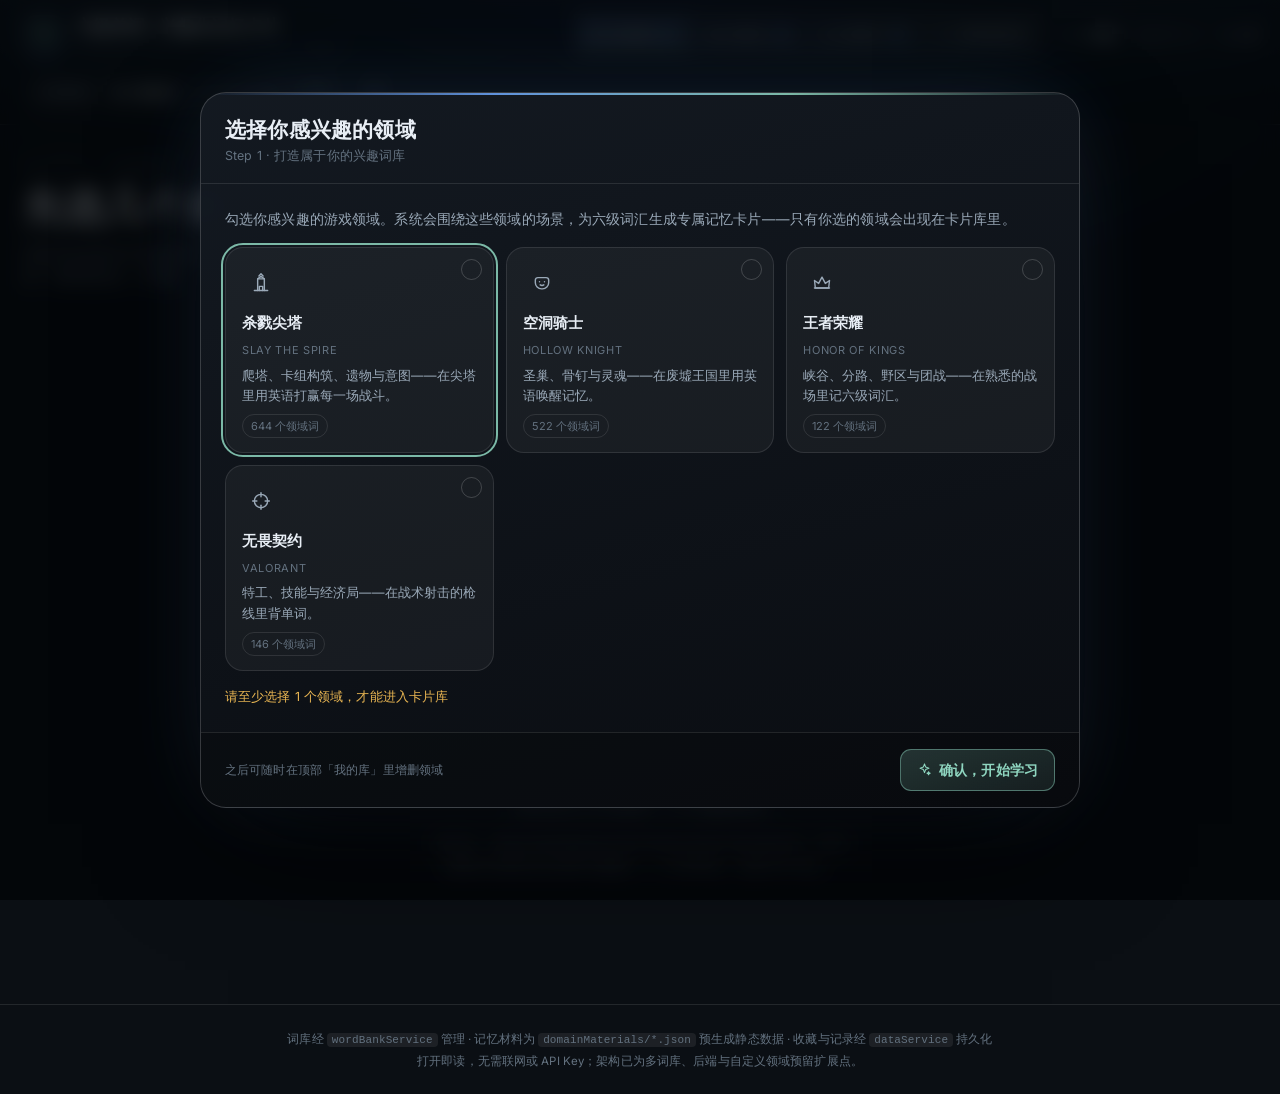
==== index.html @ eb436d46 "Initial commit" ====
<!DOCTYPE html>
<html lang="zh-CN" data-scheme="dark">
<head>
<meta charset="UTF-8">
<meta name="viewport" content="width=device-width, initial-scale=1, viewport-fit=cover">
<meta name="color-scheme" content="dark">
<meta name="theme-color" content="#0b0f14">
<title>六级单词 · 兴趣化记忆卡片</title>
<meta name="description" content="用你熟悉的兴趣领域记住六级单词。领域化筛选、AI 生成记忆材料、3D 翻转卡片与复习模式。">

<!-- 字体：失败时自动回退到系统字体栈（见 tokens.css 的 font 变量） -->
<link rel="preconnect" href="https://fonts.googleapis.com">
<link rel="preconnect" href="https://fonts.gstatic.com" crossorigin>
<link href="https://fonts.googleapis.com/css2?family=Cinzel:wght@500;600;700&family=Cormorant+Garamond:wght@500;600;700&family=Inter:wght@400;500;600;700&display=swap" rel="stylesheet">

<link rel="stylesheet" href="./src/styles/tokens.css">
<link rel="stylesheet" href="./src/styles/components.css">
<link rel="stylesheet" href="./src/styles/responsive.css">

<style>
  /* 首屏防闪烁：在 JS 与样式就绪前显示品牌遮罩 */
  html, body { margin: 0; background: #0b0f14; }
  #boot-splash {
    position: fixed;
    inset: 0;
    display: grid;
    place-items: center;
    gap: 0;
    background:
      radial-gradient(1100px 760px at 50% -20%, #17222f 0%, transparent 60%),
      linear-gradient(180deg, #0b0f14 0%, #070a0e 100%);
    z-index: 9999;
    transition: opacity 0.5s ease;
    font-family: 'Inter', -apple-system, 'PingFang SC', 'Microsoft YaHei', system-ui, sans-serif;
  }
  #boot-splash .splash-inner {
    display: flex;
    flex-direction: column;
    align-items: center;
    gap: 18px;
    color: #9aa9b8;
    font-size: 13px;
    letter-spacing: 0.16em;
    text-transform: uppercase;
  }
  #boot-splash .splash-mark {
    width: 52px; height: 52px;
    border-radius: 15px;
    border: 1px solid rgba(143, 214, 192, 0.3);
    background: linear-gradient(150deg, rgba(143,214,192,0.18), rgba(110,168,254,0.08));
    box-shadow: inset 0 1px 0 rgba(255,255,255,0.12), 0 10px 30px -12px rgba(110,168,254,0.8);
    display: grid; place-items: center;
    color: #8fd6c0;
    animation: splash-pulse 2s ease-in-out infinite;
  }
  #boot-splash .splash-mark svg { width: 26px; height: 26px; }
  @keyframes splash-pulse {
    0%, 100% { transform: scale(1); opacity: 0.9; }
    50% { transform: scale(1.06); opacity: 1; }
  }
  #boot-splash .splash-bar {
    width: 168px; height: 2px; border-radius: 99px;
    background: rgba(255,255,255,0.08);
    overflow: hidden;
  }
  #boot-splash .splash-bar i {
    display: block; height: 100%; width: 40%;
    border-radius: 99px;
    background: linear-gradient(90deg, transparent, #6ea8fe, #8fd6c0, transparent);
    animation: splash-slide 1.3s ease-in-out infinite;
  }
  @keyframes splash-slide {
    0% { transform: translateX(-110%); }
    100% { transform: translateX(280%); }
  }
</style>
</head>
<body>
  <div id="app"></div>

  <div id="boot-splash" aria-hidden="true">
    <div class="splash-inner">
      <div class="splash-mark">
        <svg viewBox="0 0 24 24" fill="none" stroke="currentColor" stroke-width="1.7" stroke-linecap="round" stroke-linejoin="round">
          <path d="M12 3l1.9 5.1L19 10l-5.1 1.9L12 17l-1.9-5.1L5 10l5.1-1.9z"/>
          <path d="M18.5 15.5l.7 1.8 1.8.7-1.8.7-.7 1.8-.7-1.8-1.8-.7 1.8-.7z"/>
        </svg>
      </div>
      <div class="splash-bar"><i></i></div>
      <div>Loading Word Bank</div>
    </div>
  </div>

  <noscript>
    <div style="padding:40px;font-family:system-ui;color:#e8eef5">
      本应用需要 JavaScript 才能运行，请在浏览器设置中启用后刷新页面。
    </div>
  </noscript>

  <script type="module" src="./src/main.js"></script>
</body>
</html>
---- src/styles/tokens.css ----
/* ==========================================================================
   tokens.css —— 设计变量基座 + 全局重置 + 质感底层
   所有颜色均来自 themeManager 写入的 CSS 变量，换领域即换肤。
   ========================================================================== */

:root {
  /* —— 默认（中性深色）兜底，JS 载入后会被领域主题覆盖 —— */
  --c-bg: #0b0f14;
  --c-bg-gradient: linear-gradient(180deg, #0b0f14 0%, #070a0e 100%);
  --c-surface: rgba(255, 255, 255, 0.045);
  --c-surface-strong: rgba(255, 255, 255, 0.075);
  --c-border: rgba(255, 255, 255, 0.10);
  --c-border-strong: rgba(255, 255, 255, 0.18);
  --c-text: #e8eef5;
  --c-text-soft: #9aa9b8;
  --c-text-faint: #63717f;
  --c-primary: #6ea8fe;
  --c-primary-soft: rgba(110, 168, 254, 0.16);
  --c-accent: #8fd6c0;
  --c-accent-soft: rgba(143, 214, 192, 0.14);
  --c-card-gradient: linear-gradient(160deg, rgba(255,255,255,0.07) 0%, rgba(255,255,255,0.025) 45%, rgba(255,255,255,0.045) 100%);
  --c-card-glow: rgba(110, 168, 254, 0.30);
  --c-card-sheen: linear-gradient(115deg, transparent 35%, rgba(255,255,255,0.13) 48%, transparent 62%);
  --c-success: #57d9a3;
  --c-danger: #ff7b7b;

  --c-primary-rgb: 110, 168, 254;
  --c-accent-rgb: 143, 214, 192;
  --c-card-glow-rgb: 110, 168, 254;
  --c-success-rgb: 87, 217, 163;
  --c-danger-rgb: 255, 123, 123;

  --font-display: 'Iowan Old Style', 'Palatino Linotype', 'Songti SC', Georgia, serif;
  --font-body: 'Inter', -apple-system, 'PingFang SC', 'Microsoft YaHei', system-ui, sans-serif;

  --radius: 18px;
  --radius-sm: 11px;
  --radius-lg: 26px;

  --theme-intensity: 1;

  /* 尺度 */
  --sp-1: 4px;
  --sp-2: 8px;
  --sp-3: 12px;
  --sp-4: 16px;
  --sp-5: 24px;
  --sp-6: 32px;
  --sp-7: 48px;
  --sp-8: 64px;

  /* 阴影 */
  --shadow-soft: 0 2px 8px rgba(0, 0, 0, 0.35);
  --shadow-card: 0 10px 34px -12px rgba(0, 0, 0, 0.75), 0 2px 8px rgba(0, 0, 0, 0.4);
  --shadow-lift: 0 26px 60px -18px rgba(0, 0, 0, 0.85), 0 6px 20px rgba(0, 0, 0, 0.5);
  --shadow-modal: 0 44px 120px -28px rgba(0, 0, 0, 0.95);

  --ease-out: cubic-bezier(0.22, 1, 0.36, 1);
  --ease-in-out: cubic-bezier(0.65, 0, 0.35, 1);
  --ease-spring: cubic-bezier(0.34, 1.56, 0.64, 1);

  --z-base: 1;
  --z-sticky: 40;
  --z-modal: 100;
  --z-toast: 200;
}

/* ==========================================================================
   重置
   ========================================================================== */
*, *::before, *::after { box-sizing: border-box; }

html, body {
  margin: 0;
  padding: 0;
  min-height: 100%;
}

html { -webkit-text-size-adjust: 100%; }

body {
  font-family: var(--font-body);
  color: var(--c-text);
  background-color: var(--c-bg);
  background-image: var(--c-bg-gradient);
  background-attachment: fixed;
  font-size: 15px;
  line-height: 1.65;
  letter-spacing: 0.008em;
  -webkit-font-smoothing: antialiased;
  -moz-osx-font-smoothing: grayscale;
  overflow-x: hidden;
  transition: background-color 0.5s var(--ease-out), color 0.5s var(--ease-out);
}

/* 主题切换时的整体过渡 */
body.theme-transitioning,
body.theme-transitioning * {
  transition: background-color 0.5s var(--ease-out),
              border-color 0.5s var(--ease-out),
              color 0.35s var(--ease-out),
              box-shadow 0.5s var(--ease-out) !important;
}

/* 背景的「颗粒 + 光晕」质感层：不参与交互，纯装饰 */
body::before {
  content: '';
  position: fixed;
  inset: 0;
  pointer-events: none;
  z-index: 0;
  opacity: calc(0.05 * var(--theme-intensity));
  background-image:
    radial-gradient(rgba(255,255,255,0.9) 0.5px, transparent 0.5px),
    radial-gradient(rgba(255,255,255,0.5) 0.5px, transparent 0.5px);
  background-size: 3px 3px, 7px 7px;
  background-position: 0 0, 2px 3px;
  mix-blend-mode: overlay;
}

/* 顶部氛围光：随主题色变化，制造纵深 */
body::after {
  content: '';
  position: fixed;
  top: -38vh;
  left: 50%;
  transform: translateX(-50%);
  width: 130vw;
  height: 78vh;
  pointer-events: none;
  z-index: 0;
  opacity: calc(0.5 * var(--theme-intensity));
  background: radial-gradient(
    ellipse at center,
    rgba(var(--c-primary-rgb), 0.20) 0%,
    rgba(var(--c-accent-rgb), 0.08) 38%,
    transparent 68%
  );
  filter: blur(38px);
}

h1, h2, h3, h4, h5, h6 {
  margin: 0;
  font-family: var(--font-display);
  font-weight: 600;
  letter-spacing: 0.01em;
  line-height: 1.24;
}

p { margin: 0; }
ul, ol { margin: 0; padding: 0; list-style: none; }

button {
  font: inherit;
  color: inherit;
  border: none;
  background: none;
  cursor: pointer;
  padding: 0;
}

input, textarea, select {
  font: inherit;
  color: inherit;
}

a { color: var(--c-accent); text-decoration: none; }
a:hover { text-decoration: underline; }

img, svg { display: block; max-width: 100%; }

/* ==========================================================================
   滚动条（桌面端质感细节）
   ========================================================================== */
* {
  scrollbar-width: thin;
  scrollbar-color: rgba(var(--c-primary-rgb), 0.35) transparent;
}
*::-webkit-scrollbar { width: 10px; height: 10px; }
*::-webkit-scrollbar-track { background: transparent; }
*::-webkit-scrollbar-thumb {
  background: rgba(var(--c-primary-rgb), 0.28);
  border-radius: 99px;
  border: 2px solid transparent;
  background-clip: content-box;
}
*::-webkit-scrollbar-thumb:hover { background: rgba(var(--c-primary-rgb), 0.48); background-clip: content-box; }

/* ==========================================================================
   可访问性
   ========================================================================== */
:focus-visible {
  outline: 2px solid rgba(var(--c-accent-rgb), 0.85);
  outline-offset: 2px;
  border-radius: 6px;
}

.sr-only {
  position: absolute;
  width: 1px; height: 1px;
  padding: 0; margin: -1px;
  overflow: hidden;
  clip: rect(0 0 0 0);
  white-space: nowrap;
}

@media (prefers-reduced-motion: reduce) {
  *, *::before, *::after {
    animation-duration: 0.001ms !important;
    animation-iteration-count: 1 !important;
    transition-duration: 0.001ms !important;
    scroll-behavior: auto !important;
  }
}
---- src/styles/components.css ----
/* ==========================================================================
   components.css —— 组件层样式
   命名约定：blk__el--mod（轻量 BEM）
   所有颜色消费 tokens.css 中的 CSS 变量，不出现硬编码色值
   ========================================================================== */

/* ==========================================================================
   1. 布局骨架
   ========================================================================== */
.app {
  position: relative;
  z-index: var(--z-base);
  min-height: 100vh;
  display: flex;
  flex-direction: column;
}

.app__main {
  flex: 1;
  width: 100%;
  max-width: 1360px;
  margin: 0 auto;
  padding: var(--sp-6) var(--sp-5) var(--sp-8);
}

/* ==========================================================================
   2. 顶栏
   ========================================================================== */
.topbar {
  position: sticky;
  top: 0;
  z-index: var(--z-sticky);
  backdrop-filter: blur(20px) saturate(150%);
  -webkit-backdrop-filter: blur(20px) saturate(150%);
  background: linear-gradient(180deg,
    rgba(var(--c-primary-rgb), 0.055) 0%,
    rgba(0, 0, 0, 0.14) 100%);
  border-bottom: 1px solid var(--c-border);
}

.topbar__inner {
  max-width: 1360px;
  margin: 0 auto;
  padding: var(--sp-3) var(--sp-5);
  display: flex;
  align-items: center;
  gap: var(--sp-4);
  flex-wrap: wrap;
}

.brand {
  display: flex;
  align-items: center;
  gap: var(--sp-3);
  min-width: 0;
}

.brand__mark {
  width: 40px;
  height: 40px;
  flex: none;
  border-radius: 12px;
  display: grid;
  place-items: center;
  color: var(--c-accent);
  background: linear-gradient(150deg, rgba(var(--c-accent-rgb), 0.20), rgba(var(--c-primary-rgb), 0.10));
  border: 1px solid var(--c-border-strong);
  box-shadow: inset 0 1px 0 rgba(255,255,255,0.12), 0 6px 18px -8px rgba(var(--c-primary-rgb), 0.7);
}

.brand__mark svg { width: 22px; height: 22px; }

.brand__text { min-width: 0; }

.brand__title {
  font-size: 17px;
  font-weight: 600;
  letter-spacing: 0.02em;
  white-space: nowrap;
  overflow: hidden;
  text-overflow: ellipsis;
}

.brand__sub {
  font-size: 11px;
  color: var(--c-text-faint);
  letter-spacing: 0.14em;
  text-transform: uppercase;
  font-family: var(--font-body);
}

.topbar__spacer { flex: 1; }

.topbar__stats {
  display: flex;
  align-items: center;
  gap: var(--sp-4);
  font-size: 12px;
  color: var(--c-text-faint);
}

.stat-chip {
  display: flex;
  align-items: baseline;
  gap: 5px;
  white-space: nowrap;
}
.stat-chip b {
  font-family: var(--font-display);
  font-size: 15px;
  color: var(--c-text);
  font-weight: 600;
}

/* ==========================================================================
   3. 按钮
   ========================================================================== */
.btn {
  display: inline-flex;
  align-items: center;
  justify-content: center;
  gap: 7px;
  padding: 9px 16px;
  border-radius: var(--radius-sm);
  font-size: 13.5px;
  font-weight: 500;
  letter-spacing: 0.01em;
  border: 1px solid var(--c-border);
  background: var(--c-surface);
  color: var(--c-text);
  transition: transform 0.18s var(--ease-out), background 0.22s var(--ease-out),
              border-color 0.22s var(--ease-out), box-shadow 0.22s var(--ease-out);
  white-space: nowrap;
  user-select: none;
}

.btn:hover {
  background: var(--c-surface-strong);
  border-color: var(--c-border-strong);
  transform: translateY(-1px);
}

.btn:active { transform: translateY(0) scale(0.985); }

.btn:disabled {
  opacity: 0.42;
  cursor: not-allowed;
  transform: none !important;
}

.btn--primary {
  background: linear-gradient(160deg,
    rgba(var(--c-primary-rgb), 0.95) 0%,
    rgba(var(--c-primary-rgb), 0.72) 100%);
  border-color: rgba(var(--c-primary-rgb), 0.75);
  color: #fff;
  font-weight: 600;
  box-shadow: 0 8px 24px -10px rgba(var(--c-primary-rgb), 0.95),
              inset 0 1px 0 rgba(255,255,255,0.22);
}
.btn--primary:hover {
  box-shadow: 0 14px 32px -10px rgba(var(--c-primary-rgb), 1),
              inset 0 1px 0 rgba(255,255,255,0.3);
  background: linear-gradient(160deg,
    rgba(var(--c-primary-rgb), 1) 0%,
    rgba(var(--c-primary-rgb), 0.82) 100%);
}

.btn--accent {
  background: linear-gradient(160deg,
    rgba(var(--c-accent-rgb), 0.20) 0%,
    rgba(var(--c-accent-rgb), 0.10) 100%);
  border-color: rgba(var(--c-accent-rgb), 0.45);
  color: var(--c-accent);
  font-weight: 600;
}
.btn--accent:hover {
  background: linear-gradient(160deg,
    rgba(var(--c-accent-rgb), 0.30) 0%,
    rgba(var(--c-accent-rgb), 0.16) 100%);
  border-color: rgba(var(--c-accent-rgb), 0.7);
}

.btn--ghost {
  background: transparent;
  border-color: transparent;
  color: var(--c-text-soft);
}
.btn--ghost:hover {
  background: var(--c-surface);
  border-color: var(--c-border);
  color: var(--c-text);
}

.btn--sm { padding: 6px 11px; font-size: 12.5px; border-radius: 9px; }
.btn--icon { padding: 9px; width: 38px; height: 38px; }
.btn--icon.btn--sm { width: 32px; height: 32px; padding: 6px; }

.btn__icon { width: 15px; height: 15px; flex: none; }
.btn--sm .btn__icon { width: 13px; height: 13px; }

/* ==========================================================================
   4. 领域选择器（Hero 区）
   ========================================================================== */
.hero {
  margin-bottom: var(--sp-6);
}

.hero__head {
  margin-bottom: var(--sp-5);
}

.hero__eyebrow {
  font-size: 11px;
  letter-spacing: 0.2em;
  text-transform: uppercase;
  color: var(--c-text-faint);
  margin-bottom: var(--sp-2);
  display: flex;
  align-items: center;
  gap: var(--sp-2);
}
.hero__eyebrow::after {
  content: '';
  flex: 1;
  height: 1px;
  background: linear-gradient(90deg, var(--c-border), transparent);
}

.hero__title {
  font-size: clamp(26px, 4vw, 40px);
  margin-bottom: var(--sp-2);
  background: linear-gradient(120deg, var(--c-text) 20%, var(--c-accent) 90%);
  -webkit-background-clip: text;
  background-clip: text;
  -webkit-text-fill-color: transparent;
  color: var(--c-text);
}

.hero__desc {
  color: var(--c-text-soft);
  max-width: 62ch;
  font-size: 14px;
}

/* —— 领域卡片 —— */
.domain-grid {
  display: grid;
  grid-template-columns: repeat(auto-fill, minmax(300px, 1fr));
  gap: var(--sp-4);
  margin-top: var(--sp-4);
}

.domain-card {
  position: relative;
  overflow: hidden;
  text-align: left;
  padding: var(--sp-5);
  border-radius: var(--radius);
  border: 1px solid var(--c-border);
  background: var(--c-card-gradient);
  backdrop-filter: blur(12px);
  -webkit-backdrop-filter: blur(12px);
  transition: transform 0.32s var(--ease-out), border-color 0.32s var(--ease-out),
              box-shadow 0.32s var(--ease-out);
  isolation: isolate;
}

/* 领域卡片的主题色光斑：由该领域自己的 theme 提供，与全局主题解耦 */
.domain-card__aura {
  position: absolute;
  top: -55%;
  right: -28%;
  width: 300px;
  height: 300px;
  border-radius: 50%;
  filter: blur(52px);
  opacity: 0.5;
  transition: opacity 0.4s var(--ease-out), transform 0.6s var(--ease-out);
  z-index: -1;
  pointer-events: none;
}

.domain-card:hover {
  transform: translateY(-4px);
  border-color: var(--domain-border-strong, var(--c-border-strong));
  box-shadow: var(--shadow-lift), 0 0 60px -22px var(--domain-glow, var(--c-card-glow));
}
.domain-card:hover .domain-card__aura { opacity: 0.85; transform: scale(1.12); }

.domain-card.is-active {
  border-color: var(--domain-border-strong, var(--c-border-strong));
  box-shadow: var(--shadow-lift), 0 0 0 1px var(--domain-glow, var(--c-card-glow)),
              0 0 70px -22px var(--domain-glow, var(--c-card-glow));
}

.domain-card__top {
  display: flex;
  align-items: flex-start;
  gap: var(--sp-4);
  margin-bottom: var(--sp-4);
}

.domain-card__icon {
  width: 52px;
  height: 52px;
  flex: none;
  border-radius: 15px;
  display: grid;
  place-items: center;
  border: 1px solid var(--domain-border-strong, var(--c-border-strong));
  background: linear-gradient(150deg,
    var(--domain-primary-soft, var(--c-primary-soft)),
    rgba(255,255,255,0.02));
  box-shadow: inset 0 1px 0 rgba(255,255,255,0.14);
  color: var(--domain-accent, var(--c-accent));
}
.domain-card__icon svg { width: 27px; height: 27px; }

.domain-card__name {
  font-size: 20px;
  margin-bottom: 2px;
}

.domain-card__sub {
  font-size: 11.5px;
  letter-spacing: 0.13em;
  text-transform: uppercase;
  color: var(--domain-accent, var(--c-accent));
  opacity: 0.85;
  font-family: var(--font-body);
}

.domain-card__desc {
  font-size: 13.5px;
  color: var(--c-text-soft);
  min-height: 44px;
}

.domain-card__foot {
  display: flex;
  align-items: center;
  justify-content: space-between;
  gap: var(--sp-3);
  margin-top: var(--sp-4);
  padding-top: var(--sp-4);
  border-top: 1px solid var(--c-border);
}

.domain-card__meta {
  font-size: 12px;
  color: var(--c-text-faint);
}
.domain-card__meta b { color: var(--domain-accent, var(--c-accent)); font-family: var(--font-display); font-size: 15px; }

.domain-card__check {
  display: inline-flex;
  align-items: center;
  gap: 6px;
  font-size: 12px;
  font-weight: 600;
  color: var(--domain-accent, var(--c-accent));
  padding: 5px 11px;
  border-radius: 99px;
  border: 1px solid var(--domain-border-strong, var(--c-border-strong));
  background: var(--domain-primary-soft, var(--c-primary-soft));
}
.domain-card__check svg { width: 13px; height: 13px; }

/* 主题标签（显示该领域的配色名） */
.theme-tag {
  display: inline-flex;
  align-items: center;
  gap: 6px;
  font-size: 11px;
  color: var(--c-text-faint);
  padding: 3px 9px;
  border-radius: 99px;
  border: 1px solid var(--c-border);
  background: rgba(0,0,0,0.18);
}
.theme-tag__dot {
  width: 9px; height: 9px; border-radius: 50%;
  background: linear-gradient(135deg, var(--domain-primary, var(--c-primary)), var(--domain-accent, var(--c-accent)));
  box-shadow: 0 0 8px -1px var(--domain-glow, var(--c-card-glow));
}

/* ==========================================================================
   5. 工具栏
   ========================================================================== */
.toolbar {
  display: flex;
  align-items: center;
  gap: var(--sp-3);
  flex-wrap: wrap;
  padding: var(--sp-3) var(--sp-4);
  border-radius: var(--radius);
  border: 1px solid var(--c-border);
  background: var(--c-surface);
  backdrop-filter: blur(14px);
  -webkit-backdrop-filter: blur(14px);
  margin-bottom: var(--sp-5);
  position: sticky;
  top: 70px;
  z-index: calc(var(--z-sticky) - 1);
}

.field {
  display: inline-flex;
  align-items: center;
  gap: 7px;
  padding: 7px 11px;
  border-radius: var(--radius-sm);
  border: 1px solid var(--c-border);
  background: rgba(0,0,0,0.22);
  transition: border-color 0.2s var(--ease-out);
}
.field:focus-within { border-color: rgba(var(--c-accent-rgb), 0.6); }

.field__icon { width: 15px; height: 15px; color: var(--c-text-faint); flex: none; }

.field input[type="search"],
.field input[type="text"] {
  background: none;
  border: none;
  outline: none;
  width: 100%;
  min-width: 160px;
  font-size: 13.5px;
}
.field input::placeholder { color: var(--c-text-faint); }

.field--grow { flex: 1; min-width: 220px; }

.field select {
  background: transparent;
  border: none;
  outline: none;
  font-size: 13.5px;
  cursor: pointer;
  padding-right: 4px;
}
.field select option { background: #12181f; color: #e8eef5; }

.seg {
  display: inline-flex;
  border-radius: var(--radius-sm);
  border: 1px solid var(--c-border);
  overflow: hidden;
  background: rgba(0,0,0,0.22);
}
.seg__btn {
  padding: 7px 13px;
  font-size: 12.5px;
  color: var(--c-text-soft);
  display: inline-flex;
  align-items: center;
  gap: 6px;
  transition: background 0.2s var(--ease-out), color 0.2s var(--ease-out);
}
.seg__btn + .seg__btn { border-left: 1px solid var(--c-border); }
.seg__btn:hover { background: var(--c-surface); color: var(--c-text); }
.seg__btn.is-active {
  background: linear-gradient(160deg, rgba(var(--c-primary-rgb), 0.26), rgba(var(--c-primary-rgb), 0.12));
  color: var(--c-text);
  font-weight: 600;
}
.seg__btn svg { width: 14px; height: 14px; }

.toolbar__divider {
  width: 1px;
  height: 24px;
  background: var(--c-border);
  margin: 0 2px;
}

.badge-count {
  font-size: 11px;
  font-family: var(--font-display);
  padding: 2px 7px;
  border-radius: 99px;
  background: rgba(var(--c-accent-rgb), 0.16);
  color: var(--c-accent);
  border: 1px solid rgba(var(--c-accent-rgb), 0.3);
}

/* ==========================================================================
   6. 提示条
   ========================================================================== */
.notice {
  display: flex;
  align-items: flex-start;
  gap: var(--sp-3);
  padding: var(--sp-3) var(--sp-4);
  border-radius: var(--radius-sm);
  border: 1px solid var(--c-border);
  background: var(--c-surface);
  font-size: 13px;
  color: var(--c-text-soft);
  margin-bottom: var(--sp-4);
}
.notice__icon { width: 17px; height: 17px; flex: none; margin-top: 2px; color: var(--c-accent); }
.notice--warn { border-color: rgba(var(--c-danger-rgb), 0.35); background: rgba(var(--c-danger-rgb), 0.07); }
.notice--warn .notice__icon { color: var(--c-danger); }
.notice--ok { border-color: rgba(var(--c-success-rgb), 0.3); background: rgba(var(--c-success-rgb), 0.06); }
.notice--ok .notice__icon { color: var(--c-success); }
.notice a { text-decoration: underline; cursor: pointer; }

/* ==========================================================================
   7. 卡片网格
   ========================================================================== */
.card-grid {
  display: grid;
  grid-template-columns: repeat(auto-fill, minmax(232px, 1fr));
  gap: var(--sp-4);
  perspective: 1800px;
}

.card-grid--list {
  grid-template-columns: 1fr;
  gap: var(--sp-3);
}

/* ==========================================================================
   8. 翻转卡片（核心视觉）
   结构：.flip > .flip__inner > (.flip__face--front | .flip__face--back)
   ========================================================================== */
.flip {
  position: relative;
  height: 316px;
  perspective: 1500px;
  cursor: pointer;
  animation: card-in 0.5s var(--ease-out) both;
  animation-delay: var(--enter-delay, 0ms);
  outline: none;
}

@keyframes card-in {
  from { opacity: 0; transform: translateY(14px) scale(0.97); }
  to   { opacity: 1; transform: translateY(0) scale(1); }
}

.flip__inner {
  position: relative;
  width: 100%;
  height: 100%;
  transform-style: preserve-3d;
  transition: transform 0.72s var(--ease-in-out);
  will-change: transform;
}

.flip.is-flipped .flip__inner { transform: rotateY(180deg); }

.flip:hover .flip__inner { transform: translateY(-6px) rotateY(0deg); }
.flip:hover.is-flipped .flip__inner { transform: translateY(-6px) rotateY(180deg); }

.flip__face {
  position: absolute;
  inset: 0;
  border-radius: var(--radius);
  border: 1px solid var(--c-border);
  overflow: hidden;
  backface-visibility: hidden;
  -webkit-backface-visibility: hidden;
  display: flex;
  flex-direction: column;
  padding: var(--sp-5);
  background: var(--c-card-gradient);
  backdrop-filter: blur(12px);
  -webkit-backdrop-filter: blur(12px);
  box-shadow: var(--shadow-card);
  transition: border-color 0.3s var(--ease-out), box-shadow 0.36s var(--ease-out);
}

/* 悬停上浮发光 */
.flip:hover .flip__face {
  border-color: rgba(var(--c-primary-rgb), 0.5);
  box-shadow: var(--shadow-lift),
              0 0 44px -14px var(--c-card-glow),
              inset 0 1px 0 rgba(255,255,255,0.10);
}

/* 卡片表面的斜向高光 */
.flip__face::after {
  content: '';
  position: absolute;
  inset: 0;
  background: var(--c-card-sheen);
  opacity: 0;
  pointer-events: none;
  transform: translateX(-40%);
  transition: opacity 0.5s var(--ease-out), transform 0.8s var(--ease-out);
}
.flip:hover .flip__face::after { opacity: 0.75; transform: translateX(40%); }

.flip__face--back {
  transform: rotateY(180deg);
  padding: 0;
}

/* —— 卡面顶部装饰线 —— */
.flip__rule {
  position: absolute;
  top: 0; left: 0; right: 0;
  height: 2px;
  background: linear-gradient(90deg,
    transparent, var(--c-primary), var(--c-accent), transparent);
  opacity: 0.75;
}

.flip__corner {
  position: absolute;
  width: 58px;
  height: 58px;
  border: 1px solid rgba(var(--c-accent-rgb), 0.3);
  pointer-events: none;
}
.flip__corner--tl { top: 9px; left: 9px; border-right: none; border-bottom: none; border-radius: var(--radius-sm) 0 0 0; }
.flip__corner--br { bottom: 9px; right: 9px; border-left: none; border-top: none; border-radius: 0 0 var(--radius-sm) 0; }

/* —— 正面 —— */
.flip__badges {
  display: flex;
  align-items: center;
  gap: 6px;
  flex-wrap: wrap;
  margin-bottom: var(--sp-4);
  z-index: 1;
}

.chip {
  display: inline-flex;
  align-items: center;
  gap: 5px;
  font-size: 10.5px;
  font-weight: 500;
  letter-spacing: 0.06em;
  padding: 3px 9px;
  border-radius: 99px;
  border: 1px solid var(--c-border);
  background: rgba(0,0,0,0.24);
  color: var(--c-text-soft);
  white-space: nowrap;
}
.chip--domain {
  border-color: rgba(var(--c-accent-rgb), 0.42);
  background: rgba(var(--c-accent-rgb), 0.12);
  color: var(--c-accent);
}
.chip--term {
  border-color: rgba(var(--c-primary-rgb), 0.5);
  background: rgba(var(--c-primary-rgb), 0.14);
  color: var(--c-primary);
}
.chip--derived {
  border-color: var(--c-border-strong);
  color: var(--c-text-faint);
}
.chip--core { color: var(--c-text-faint); }
.chip svg { width: 11px; height: 11px; }

.flip__wordwrap {
  flex: 1;
  display: flex;
  flex-direction: column;
  justify-content: center;
  gap: var(--sp-2);
  z-index: 1;
  min-height: 0;
}

.flip__word {
  /* 问题一：单词必须用小写可读字体，不能用领域装饰性全大写字体（如 Cinzel） */
  font-family: var(--font-body);
  text-transform: lowercase;
  font-size: clamp(25px, 2.5vw, 34px);
  font-weight: 600;
  line-height: 1.14;
  letter-spacing: -0.005em;
  word-break: break-word;
  background: linear-gradient(150deg, var(--c-text) 25%, var(--c-accent) 120%);
  -webkit-background-clip: text;
  background-clip: text;
  -webkit-text-fill-color: transparent;
  color: var(--c-text);
}

.flip__phonetic {
  font-size: 13.5px;
  color: var(--c-text-faint);
  letter-spacing: 0.02em;
  font-style: normal;
}

.flip__hint {
  color: var(--c-text-soft);
  font-size: 13px;
  display: -webkit-box;
  -webkit-line-clamp: 2;
  -webkit-box-orient: vertical;
  overflow: hidden;
}

.flip__foot {
  display: flex;
  align-items: center;
  justify-content: space-between;
  gap: var(--sp-3);
  padding-top: var(--sp-3);
  border-top: 1px solid var(--c-border);
  z-index: 1;
}

.flip__flipbtn {
  display: inline-flex;
  align-items: center;
  gap: 6px;
  font-size: 12px;
  color: var(--c-text-soft);
  padding: 5px 10px;
  border-radius: 99px;
  border: 1px solid var(--c-border);
  background: rgba(0,0,0,0.2);
  transition: all 0.22s var(--ease-out);
}
.flip__flipbtn:hover {
  color: var(--c-accent);
  border-color: rgba(var(--c-accent-rgb), 0.5);
  background: rgba(var(--c-accent-rgb), 0.1);
}
.flip__flipbtn svg { width: 13px; height: 13px; }

.flip__relevance {
  font-size: 11px;
  color: var(--c-text-faint);
  font-family: var(--font-body);
  display: inline-flex;
  align-items: center;
  gap: 5px;
  cursor: help;
}
.flip__relevance b { color: var(--c-accent); font-family: var(--font-display); }

/* —— 背面 —— */
.flip__backscroll {
  height: 100%;
  overflow-y: auto;
  overscroll-behavior: contain;
  padding: var(--sp-5);
  display: flex;
  flex-direction: column;
  gap: var(--sp-3);
}

.mat__section { display: flex; flex-direction: column; gap: 5px; }

.mat__label {
  font-size: 10px;
  letter-spacing: 0.15em;
  text-transform: uppercase;
  color: var(--c-text-faint);
  display: flex;
  align-items: center;
  gap: 6px;
  font-family: var(--font-body);
}
.mat__label svg { width: 12px; height: 12px; color: var(--c-primary); flex: none; }

.mat__value {
  font-size: 13.5px;
  color: var(--c-text);
  line-height: 1.62;
}
.mat__value--soft { color: var(--c-text-soft); }
.mat__value--story {
  padding: var(--sp-3);
  border-radius: var(--radius-sm);
  background: rgba(var(--c-primary-rgb), 0.08);
  border-left: 2px solid var(--c-primary);
  font-style: italic;
  color: var(--c-text);
}
.mat__value--example {
  /* 例句是一整句英文，必须用小写可读字体（同问题一：别用 Cinzel 这类全大写装饰字体） */
  font-family: var(--font-body);
  font-size: 14px;
  letter-spacing: 0.005em;
  color: var(--c-accent);
}
.mat__value--example.mat__value--empty {
  color: var(--c-text-faint);
  font-style: italic;
}
.mat__value--example-zh { font-size: 12.5px; color: var(--c-text-soft); }

.mat__divider { height: 1px; background: var(--c-border); margin: 2px 0; }

.mat__pending {
  display: flex;
  flex-direction: column;
  align-items: center;
  justify-content: center;
  gap: var(--sp-3);
  height: 100%;
  text-align: center;
  color: var(--c-text-soft);
  font-size: 13px;
}
.mat__pending svg { width: 30px; height: 30px; color: var(--c-text-faint); }

/* 加载骨架 */
.skeleton {
  border-radius: 6px;
  background: linear-gradient(90deg,
    var(--c-surface) 25%,
    var(--c-surface-strong) 50%,
    var(--c-surface) 75%);
  background-size: 220% 100%;
  animation: shimmer 1.5s linear infinite;
}
@keyframes shimmer {
  from { background-position: 130% 0; }
  to   { background-position: -30% 0; }
}

/* ==========================================================================
   9. 列表视图（紧凑行）
   ========================================================================== */
.row {
  display: flex;
  align-items: center;
  gap: var(--sp-4);
  padding: var(--sp-3) var(--sp-4);
  border-radius: var(--radius-sm);
  border: 1px solid var(--c-border);
  background: var(--c-surface);
  transition: all 0.22s var(--ease-out);
  cursor: pointer;
}
.row:hover {
  border-color: rgba(var(--c-primary-rgb), 0.45);
  background: var(--c-surface-strong);
  transform: translateX(3px);
  box-shadow: 0 0 30px -14px var(--c-card-glow);
}
.row__word {
  font-family: var(--font-display);
  font-size: 16.5px;
  font-weight: 600;
  min-width: 150px;
}
.row__ph { font-size: 12px; color: var(--c-text-faint); min-width: 118px; }
.row__tr {
  flex: 1;
  font-size: 13px;
  color: var(--c-text-soft);
  overflow: hidden;
  text-overflow: ellipsis;
  white-space: nowrap;
}

/* ==========================================================================
   10. 模态（卡片放大 / 详情 / 设置）
   ========================================================================== */
.modal {
  position: fixed;
  inset: 0;
  z-index: var(--z-modal);
  display: grid;
  place-items: center;
  padding: var(--sp-5);
}
.modal__backdrop {
  position: absolute;
  inset: 0;
  background: rgba(2, 4, 7, 0.76);
  backdrop-filter: blur(10px);
  -webkit-backdrop-filter: blur(10px);
  animation: fade-in 0.3s var(--ease-out) both;
  cursor: pointer;
}
@keyframes fade-in { from { opacity: 0; } to { opacity: 1; } }

.modal__panel {
  position: relative;
  width: 100%;
  max-width: 720px;
  max-height: min(86vh, 860px);
  border-radius: var(--radius-lg);
  border: 1px solid var(--c-border-strong);
  background: linear-gradient(165deg,
    rgba(20, 26, 34, 0.96) 0%,
    rgba(10, 13, 18, 0.98) 100%);
  backdrop-filter: blur(28px);
  -webkit-backdrop-filter: blur(28px);
  box-shadow: var(--shadow-modal),
              0 0 90px -30px var(--c-card-glow);
  display: flex;
  flex-direction: column;
  overflow: hidden;
  animation: modal-in 0.42s var(--ease-spring) both;
}

@keyframes modal-in {
  from { opacity: 0; transform: translateY(22px) scale(0.95); }
  to   { opacity: 1; transform: translateY(0) scale(1); }
}

.modal__panel::before {
  content: '';
  position: absolute;
  top: 0; left: 0; right: 0;
  height: 2px;
  background: linear-gradient(90deg, transparent, var(--c-primary), var(--c-accent), transparent);
  opacity: 0.85;
}

.modal__panel--wide { max-width: 880px; }
.modal__panel--narrow { max-width: 520px; }

.modal__head {
  display: flex;
  align-items: flex-start;
  gap: var(--sp-4);
  padding: var(--sp-5) var(--sp-5) var(--sp-4);
  border-bottom: 1px solid var(--c-border);
}

.modal__title {
  font-size: 21px;
  flex: 1;
  min-width: 0;
}
.modal__subtitle {
  font-size: 12.5px;
  color: var(--c-text-faint);
  margin-top: 3px;
  font-family: var(--font-body);
}

.modal__close {
  width: 34px; height: 34px;
  flex: none;
  display: grid;
  place-items: center;
  border-radius: 10px;
  border: 1px solid var(--c-border);
  color: var(--c-text-soft);
  background: var(--c-surface);
  transition: all 0.2s var(--ease-out);
}
.modal__close:hover {
  color: var(--c-text);
  border-color: var(--c-border-strong);
  background: var(--c-surface-strong);
  transform: rotate(90deg);
}
.modal__close svg { width: 16px; height: 16px; }

.modal__body {
  padding: var(--sp-5);
  overflow-y: auto;
  overscroll-behavior: contain;
  flex: 1;
}

.modal__foot {
  display: flex;
  align-items: center;
  gap: var(--sp-3);
  padding: var(--sp-4) var(--sp-5);
  border-top: 1px solid var(--c-border);
  background: rgba(0,0,0,0.22);
}
.modal__foot .spacer { flex: 1; }

/* ==========================================================================
   11. 详情内容排版
   ========================================================================== */
.detail__hero {
  display: flex;
  align-items: flex-end;
  justify-content: space-between;
  gap: var(--sp-4);
  flex-wrap: wrap;
  margin-bottom: var(--sp-5);
  padding-bottom: var(--sp-5);
  border-bottom: 1px solid var(--c-border);
}
.detail__word {
  /* 问题一：同上——详情弹窗的单词也必须小写可读 */
  font-family: var(--font-body);
  text-transform: lowercase;
  font-size: clamp(30px, 4.4vw, 46px);
  line-height: 1.06;
  background: linear-gradient(150deg, var(--c-text) 20%, var(--c-accent) 115%);
  -webkit-background-clip: text;
  background-clip: text;
  -webkit-text-fill-color: transparent;
  color: var(--c-text);
  word-break: break-word;
}
.detail__ph { color: var(--c-text-faint); font-size: 14.5px; margin-top: 5px; }

.detail__sections { display: flex; flex-direction: column; gap: var(--sp-5); }

.detail__section { position: relative; }

.detail__section-title {
  font-size: 10.5px;
  letter-spacing: 0.16em;
  text-transform: uppercase;
  color: var(--c-text-faint);
  margin-bottom: var(--sp-2);
  display: flex;
  align-items: center;
  gap: 7px;
  font-family: var(--font-body);
}
.detail__section-title svg { width: 13px; height: 13px; color: var(--c-primary); }

.detail__text { font-size: 14.5px; line-height: 1.72; color: var(--c-text); }
.detail__text--soft { color: var(--c-text-soft); }

.detail__story {
  padding: var(--sp-4);
  border-radius: var(--radius-sm);
  background: linear-gradient(135deg, rgba(var(--c-primary-rgb), 0.10), rgba(var(--c-accent-rgb), 0.05));
  border-left: 2px solid var(--c-primary);
  font-style: italic;
  line-height: 1.75;
}

.detail__example {
  padding: var(--sp-4);
  border-radius: var(--radius-sm);
  border: 1px solid var(--c-border);
  background: rgba(0,0,0,0.24);
}
.detail__example-en {
  /* 例句必须小写可读（同问题一） */
  font-family: var(--font-body);
  font-size: 16.5px;
  color: var(--c-accent);
  line-height: 1.55;
}
.detail__example-en.detail__example-en--empty { color: var(--c-text-faint); font-style: italic; }
.detail__example-zh { font-size: 13px; color: var(--c-text-soft); margin-top: 5px; }

/* ==========================================================================
   12. 复习模式
   ========================================================================== */
.review {
  max-width: 760px;
  margin: 0 auto;
  display: flex;
  flex-direction: column;
  gap: var(--sp-5);
}

.review__progress {
  display: flex;
  align-items: center;
  gap: var(--sp-3);
  font-size: 12px;
  color: var(--c-text-faint);
}
.progress-track {
  flex: 1;
  height: 5px;
  border-radius: 99px;
  background: var(--c-surface-strong);
  overflow: hidden;
}
.progress-fill {
  height: 100%;
  border-radius: 99px;
  background: linear-gradient(90deg, var(--c-primary), var(--c-accent));
  box-shadow: 0 0 12px -2px var(--c-card-glow);
  transition: width 0.45s var(--ease-out);
}

.quiz {
  padding: var(--sp-6) var(--sp-5);
  border-radius: var(--radius);
  border: 1px solid var(--c-border);
  background: var(--c-card-gradient);
  backdrop-filter: blur(12px);
  -webkit-backdrop-filter: blur(12px);
  box-shadow: var(--shadow-card);
  text-align: center;
  position: relative;
  overflow: hidden;
}
.quiz::before {
  content: '';
  position: absolute;
  top: 0; left: 0; right: 0;
  height: 2px;
  background: linear-gradient(90deg, transparent, var(--c-primary), var(--c-accent), transparent);
}

.quiz__word {
  /* 问题一：做题题干里的英文单词同样必须小写可读 */
  font-family: var(--font-body);
  text-transform: lowercase;
  font-size: clamp(32px, 5vw, 48px);
  line-height: 1.1;
  background: linear-gradient(150deg, var(--c-text) 25%, var(--c-accent) 118%);
  -webkit-background-clip: text;
  background-clip: text;
  -webkit-text-fill-color: transparent;
  color: var(--c-text);
  word-break: break-word;
}
.quiz__ph { color: var(--c-text-faint); font-size: 14px; margin-top: 7px; }

.quiz__form {
  display: flex;
  gap: var(--sp-3);
  margin-top: var(--sp-5);
}
.quiz__input {
  flex: 1;
  padding: 13px 16px;
  border-radius: var(--radius-sm);
  border: 1px solid var(--c-border-strong);
  background: rgba(0,0,0,0.3);
  outline: none;
  font-size: 15px;
  transition: border-color 0.2s var(--ease-out), box-shadow 0.2s var(--ease-out);
}
.quiz__input:focus {
  border-color: rgba(var(--c-accent-rgb), 0.7);
  box-shadow: 0 0 0 3px rgba(var(--c-accent-rgb), 0.14);
}
.quiz__input::placeholder { color: var(--c-text-faint); }

.quiz__verdict {
  margin-top: var(--sp-4);
  padding: var(--sp-4);
  border-radius: var(--radius-sm);
  border: 1px solid var(--c-border);
  text-align: left;
  animation: modal-in 0.34s var(--ease-out) both;
}
.quiz__verdict--ok { border-color: rgba(var(--c-success-rgb), 0.45); background: rgba(var(--c-success-rgb), 0.08); }
.quiz__verdict--no { border-color: rgba(var(--c-danger-rgb), 0.45); background: rgba(var(--c-danger-rgb), 0.08); }

.quiz__verdict-head {
  display: flex;
  align-items: center;
  gap: var(--sp-2);
  font-size: 15px;
  font-weight: 600;
  margin-bottom: var(--sp-3);
}
.quiz__verdict--ok .quiz__verdict-head { color: var(--c-success); }
.quiz__verdict--no .quiz__verdict-head { color: var(--c-danger); }
.quiz__verdict-head svg { width: 19px; height: 19px; }

.kbd-hint {
  display: inline-flex;
  align-items: center;
  gap: 4px;
  font-size: 11px;
  color: var(--c-text-faint);
}
.kbd {
  padding: 1px 6px;
  border-radius: 5px;
  border: 1px solid var(--c-border);
  background: rgba(0,0,0,0.3);
  font-family: ui-monospace, monospace;
  font-size: 10.5px;
}

/* 复习结果统计 */
.stats-grid {
  display: grid;
  grid-template-columns: repeat(auto-fit, minmax(120px, 1fr));
  gap: var(--sp-3);
}
.stat-box {
  padding: var(--sp-4);
  border-radius: var(--radius-sm);
  border: 1px solid var(--c-border);
  background: var(--c-surface);
  text-align: center;
}
.stat-box__num {
  font-family: var(--font-display);
  font-size: 27px;
  font-weight: 600;
  color: var(--c-accent);
  line-height: 1.15;
}
.stat-box__label { font-size: 11.5px; color: var(--c-text-faint); letter-spacing: 0.06em; }

/* 历史记录条目 */
.history-item {
  display: flex;
  align-items: center;
  gap: var(--sp-3);
  padding: 9px var(--sp-3);
  border-radius: 9px;
  border: 1px solid var(--c-border);
  background: var(--c-surface);
  font-size: 13px;
}
.history-item__mark { width: 17px; height: 17px; flex: none; }
.history-item__mark--ok { color: var(--c-success); }
.history-item__mark--no { color: var(--c-danger); }
.history-item__word { font-family: var(--font-display); font-weight: 600; min-width: 110px; }
.history-item__answer { color: var(--c-text-soft); flex: 1; overflow: hidden; text-overflow: ellipsis; white-space: nowrap; }
.history-item__time { font-size: 11px; color: var(--c-text-faint); white-space: nowrap; }

/* ==========================================================================
   13. 设置页表单
   ========================================================================== */
.form { display: flex; flex-direction: column; gap: var(--sp-5); }

.form-row { display: flex; flex-direction: column; gap: 7px; }

.form-label {
  font-size: 12.5px;
  font-weight: 600;
  color: var(--c-text);
  display: flex;
  align-items: center;
  gap: 7px;
}
.form-label svg { width: 14px; height: 14px; color: var(--c-primary); }
.form-label .opt {
  font-weight: 400;
  font-size: 11px;
  color: var(--c-text-faint);
  letter-spacing: 0.04em;
}

.form-hint { font-size: 11.5px; color: var(--c-text-faint); line-height: 1.55; }

.input {
  padding: 11px 13px;
  border-radius: var(--radius-sm);
  border: 1px solid var(--c-border);
  background: rgba(0,0,0,0.3);
  outline: none;
  font-size: 13.5px;
  width: 100%;
  transition: border-color 0.2s var(--ease-out), box-shadow 0.2s var(--ease-out);
  font-family: var(--font-body);
}
.input:focus {
  border-color: rgba(var(--c-accent-rgb), 0.65);
  box-shadow: 0 0 0 3px rgba(var(--c-accent-rgb), 0.12);
}
.input::placeholder { color: var(--c-text-faint); }
textarea.input { resize: vertical; min-height: 190px; line-height: 1.6; font-size: 12.5px; }

.input-affix { position: relative; display: flex; align-items: center; }
.input-affix .input { padding-right: 44px; }
.input-affix__btn {
  position: absolute;
  right: 7px;
  width: 30px; height: 30px;
  display: grid;
  place-items: center;
  border-radius: 8px;
  color: var(--c-text-faint);
  transition: all 0.2s var(--ease-out);
}
.input-affix__btn:hover { color: var(--c-text); background: var(--c-surface-strong); }
.input-affix__btn svg { width: 15px; height: 15px; }

.switch-row {
  display: flex;
  align-items: center;
  justify-content: space-between;
  gap: var(--sp-4);
  padding: var(--sp-3) var(--sp-4);
  border-radius: var(--radius-sm);
  border: 1px solid var(--c-border);
  background: var(--c-surface);
}
.switch-row__label { font-size: 13.5px; }
.switch-row__desc { font-size: 11.5px; color: var(--c-text-faint); margin-top: 2px; }

.switch {
  position: relative;
  width: 44px;
  height: 25px;
  flex: none;
  border-radius: 99px;
  border: 1px solid var(--c-border-strong);
  background: rgba(0,0,0,0.35);
  transition: background 0.26s var(--ease-out), border-color 0.26s var(--ease-out);
}
.switch::after {
  content: '';
  position: absolute;
  top: 2px; left: 2px;
  width: 19px; height: 19px;
  border-radius: 50%;
  background: var(--c-text-faint);
  transition: transform 0.26s var(--ease-spring), background 0.26s var(--ease-out);
}
.switch.is-on {
  background: rgba(var(--c-primary-rgb), 0.32);
  border-color: rgba(var(--c-primary-rgb), 0.7);
}
.switch.is-on::after {
  transform: translateX(19px);
  background: var(--c-primary);
  box-shadow: 0 0 10px -1px var(--c-primary);
}

/* ==========================================================================
   14. 空状态 / 加载
   ========================================================================== */
.empty {
  display: flex;
  flex-direction: column;
  align-items: center;
  justify-content: center;
  gap: var(--sp-3);
  padding: var(--sp-8) var(--sp-5);
  text-align: center;
  color: var(--c-text-soft);
}
.empty__icon {
  width: 60px; height: 60px;
  display: grid;
  place-items: center;
  border-radius: 20px;
  border: 1px solid var(--c-border);
  background: var(--c-surface);
  color: var(--c-text-faint);
  margin-bottom: var(--sp-2);
}
.empty__icon svg { width: 28px; height: 28px; }
.empty__title { font-family: var(--font-display); font-size: 19px; color: var(--c-text); }
.empty__desc { font-size: 13.5px; max-width: 46ch; }

.spinner {
  width: 17px; height: 17px;
  border-radius: 50%;
  border: 2px solid rgba(var(--c-accent-rgb), 0.25);
  border-top-color: var(--c-accent);
  animation: spin 0.75s linear infinite;
  flex: none;
}
@keyframes spin { to { transform: rotate(360deg); } }

.loading-block {
  display: flex;
  align-items: center;
  justify-content: center;
  gap: var(--sp-3);
  padding: var(--sp-7);
  color: var(--c-text-soft);
  font-size: 13.5px;
}

/* ==========================================================================
   15. Toast
   ========================================================================== */
.toast-stack {
  position: fixed;
  bottom: var(--sp-5);
  right: var(--sp-5);
  z-index: var(--z-toast);
  display: flex;
  flex-direction: column;
  gap: var(--sp-2);
  max-width: min(420px, calc(100vw - 32px));
  pointer-events: none;
}

.toast {
  display: flex;
  align-items: flex-start;
  gap: var(--sp-3);
  padding: var(--sp-3) var(--sp-4);
  border-radius: var(--radius-sm);
  border: 1px solid var(--c-border-strong);
  background: rgba(16, 21, 28, 0.96);
  backdrop-filter: blur(18px);
  -webkit-backdrop-filter: blur(18px);
  box-shadow: var(--shadow-lift);
  font-size: 13px;
  animation: toast-in 0.36s var(--ease-spring) both;
  pointer-events: auto;
}
@keyframes toast-in {
  from { opacity: 0; transform: translateX(28px) scale(0.94); }
  to   { opacity: 1; transform: translateX(0) scale(1); }
}
.toast.is-out { animation: toast-out 0.26s var(--ease-out) both; }
@keyframes toast-out {
  to { opacity: 0; transform: translateX(28px) scale(0.94); }
}
.toast__icon { width: 17px; height: 17px; flex: none; margin-top: 1px; }
.toast--ok .toast__icon { color: var(--c-success); }
.toast--err .toast__icon { color: var(--c-danger); }
.toast--info .toast__icon { color: var(--c-primary); }
.toast__body { flex: 1; min-width: 0; }
.toast__title { font-weight: 600; margin-bottom: 1px; }
.toast__desc { color: var(--c-text-soft); font-size: 12.5px; line-height: 1.5; word-break: break-word; }

/* ==========================================================================
   16. 底部
   ========================================================================== */
.footer {
  border-top: 1px solid var(--c-border);
  padding: var(--sp-5);
  text-align: center;
  font-size: 11.5px;
  color: var(--c-text-faint);
  line-height: 1.8;
}
.footer code {
  font-family: ui-monospace, monospace;
  font-size: 11px;
  padding: 1px 5px;
  border-radius: 4px;
  background: var(--c-surface-strong);
}

/* ==========================================================================
   17. WordCard 独立组件（本轮新增）
   与旧 .flip 并存：.flip 保留给旧引用，新代码统一用 .wordcard。
   命名前缀 wordcard__ 便于后续单独替换该组件而不影响其他样式。
   ========================================================================== */
.wordcard {
  position: relative;
  height: 336px;
  perspective: 1500px;
  cursor: pointer;
  animation: card-in 0.5s var(--ease-out) both;
  animation-delay: var(--enter-delay, 0ms);
  outline: none;
}

.wordcard__inner {
  position: relative;
  width: 100%;
  height: 100%;
  transform-style: preserve-3d;
  transition: transform 0.72s var(--ease-in-out);
  will-change: transform;
}

.wordcard.is-flipped .wordcard__inner { transform: rotateY(180deg); }

.wordcard:hover .wordcard__inner { transform: translateY(-6px) rotateY(0deg); }
.wordcard:hover.is-flipped .wordcard__inner { transform: translateY(-6px) rotateY(180deg); }

.wordcard__face {
  position: absolute;
  inset: 0;
  border-radius: var(--radius);
  border: 1px solid var(--c-border);
  overflow: hidden;
  backface-visibility: hidden;
  -webkit-backface-visibility: hidden;
  display: flex;
  flex-direction: column;
  padding: var(--sp-4);
  background: var(--c-card-gradient);
  backdrop-filter: blur(12px);
  -webkit-backdrop-filter: blur(12px);
  box-shadow: var(--shadow-card);
  transition: border-color 0.3s var(--ease-out), box-shadow 0.36s var(--ease-out);
}

.wordcard:hover .wordcard__face {
  border-color: var(--c-border-strong);
  box-shadow: var(--shadow-card), 0 18px 40px -22px var(--c-card-glow);
}

.wordcard__face--back {
  transform: rotateY(180deg);
  padding: var(--sp-3);
  background: linear-gradient(170deg, var(--c-surface-strong), var(--c-surface));
}

.wordcard__rule {
  position: absolute;
  inset: 5px;
  border-radius: calc(var(--radius) - 5px);
  border: 1px solid rgba(255, 255, 255, 0.05);
  pointer-events: none;
}

.wordcard__corner {
  position: absolute;
  width: 16px;
  height: 16px;
  border: 1px solid var(--c-border-strong);
  opacity: 0.55;
  pointer-events: none;
}
.wordcard__corner--tl { top: 9px; left: 9px; border-right: none; border-bottom: none; border-radius: var(--radius-sm) 0 0 0; }
.wordcard__corner--br { bottom: 9px; right: 9px; border-left: none; border-top: none; border-radius: 0 0 var(--radius-sm) 0; }

/* ---- 配图区 ---- */
.wordcard__figure {
  position: relative;
  width: 100%;
  height: 96px;
  flex: none;
  margin-bottom: 10px;
  border-radius: var(--radius-sm);
  overflow: hidden;
  background: linear-gradient(150deg, rgba(var(--c-primary-rgb), 0.10), rgba(var(--c-accent-rgb), 0.05));
  border: 1px solid var(--c-border);
  display: grid;
  place-items: center;
}

.wordcard__figure--back { height: 116px; margin-bottom: 12px; }

.wordcard__img {
  width: 100%;
  height: 100%;
  object-fit: cover;
  display: block;
  transition: transform 0.5s var(--ease-out), filter 0.3s var(--ease-out);
  filter: saturate(0.92) contrast(1.02);
}

.wordcard:hover .wordcard__img { transform: scale(1.045); filter: saturate(1) contrast(1.05); }

.wordcard__figure.is-placeholder { border-style: dashed; }

.wordcard__ph-figure {
  display: flex;
  flex-direction: column;
  align-items: center;
  justify-content: center;
  gap: 6px;
  width: 100%;
  height: 100%;
  color: var(--c-text-faint);
  font-size: 10.5px;
  letter-spacing: 0.06em;
}
.wordcard__ph-figure svg { width: 22px; height: 22px; opacity: 0.5; }

/* ---- 徽标区 ---- */
.wordcard__badges {
  display: flex;
  flex-wrap: wrap;
  gap: 5px;
  margin-bottom: 10px;
  position: relative;
  z-index: 1;
}

.chip--domain-exact {
  border-color: color-mix(in srgb, var(--chip-domain, var(--c-primary)) 55%, transparent);
  color: var(--chip-domain, var(--c-primary));
  background: color-mix(in srgb, var(--chip-domain, var(--c-primary)) 12%, transparent);
}
.chip--domain-exact b { font-weight: 600; opacity: 0.9; }

.chip--source {
  border-color: rgba(var(--c-success-rgb), 0.34);
  color: #8fe0be;
  background: rgba(var(--c-success-rgb), 0.08);
}

.chip--warn {
  border-color: rgba(255, 196, 92, 0.4);
  color: #ffce7a;
  background: rgba(255, 196, 92, 0.08);
}

/* ---- 单词区 ---- */
.wordcard__wordwrap {
  flex: 1;
  min-height: 0;
  display: flex;
  flex-direction: column;
  justify-content: center;
  align-items: center;
  text-align: center;
  gap: 6px;
  position: relative;
  z-index: 1;
}

.wordcard__word {
  /* ⚠️ 修复（问题一：杀戮尖塔 / 王者荣耀的单词显示成全大写）
   * 根因不是 CSS text-transform，也不是数据大写，而是**字体**：
   *   这两个领域的 theme.fontDisplay = 'Cinzel'，而 Cinzel 是「全大写 / 小型大写」
   *   字体（源自罗马石碑铭文），字体文件里**没有真正的小写字形**，
   *   浏览器只能用大写字形替代 → basement 渲染成 BASEMENT。
   * 单词是要给人读的正文，必须始终有真实小写字形，因此这里改用正文字体栈
   * （--font-body 的每一档都含完整小写字形），不再跟随领域的装饰性标题字体。
   * 另加 text-transform: lowercase 双保险：即使未来某个领域又配了全大写字体，
   * 单词也不会变成大写。 */
  font-family: var(--font-body);
  text-transform: lowercase;
  font-size: 26px;
  font-weight: 700;
  letter-spacing: 0.012em;
  line-height: 1.12;
  color: var(--c-text);
  word-break: break-word;
}

.wordcard__phonetic { font-size: 12.5px; color: var(--c-text-faint); letter-spacing: 0.03em; }

.wordcard__hint {
  font-size: 12px;
  color: var(--c-text-soft);
  line-height: 1.55;
  max-width: 100%;
}

/* ---- 底部 ---- */
.wordcard__foot {
  display: flex;
  align-items: center;
  justify-content: space-between;
  gap: 8px;
  margin-top: 10px;
  padding-top: 10px;
  border-top: 1px solid var(--c-border);
  position: relative;
  z-index: 1;
}

.wordcard__flipbtn {
  display: inline-flex;
  align-items: center;
  gap: 5px;
  font-size: 11.5px;
  color: var(--c-text-soft);
  padding: 3px 8px;
  border-radius: var(--radius-pill);
  background: var(--c-surface-strong);
  border: 1px solid var(--c-border);
  cursor: pointer;
  transition: all 0.22s var(--ease-out);
}
.wordcard__flipbtn:hover { color: var(--c-primary); border-color: var(--c-border-strong); }
.wordcard__flipbtn svg { width: 13px; height: 13px; }

.wordcard__relevance { font-size: 11px; color: var(--c-text-faint); }
.wordcard__relevance b { color: var(--c-accent); font-family: var(--font-display); }

/* ---- 背面内容滚动 ---- */
.wordcard__backscroll {
  flex: 1;
  min-height: 0;
  overflow-y: auto;
  overscroll-behavior: contain;
  display: flex;
  flex-direction: column;
  gap: 11px;
  padding: 2px 6px 2px 2px;
  scrollbar-width: thin;
}

.wordcard__actions {
  display: flex;
  flex-wrap: wrap;
  gap: 7px;
  margin-top: 4px;
  padding-top: 10px;
  border-top: 1px solid var(--c-border);
}
.wordcard__actions .btn.is-on {
  border-color: var(--c-border-strong);
  color: var(--c-primary);
  background: rgba(var(--c-primary-rgb), 0.1);
}

/* ---- 收藏星标（浮于卡片外，不参与翻转） ---- */
.wordcard__fav {
  position: absolute;
  top: 10px;
  right: 10px;
  z-index: 4;
  width: 32px;
  height: 32px;
  display: grid;
  place-items: center;
  border-radius: 50%;
  border: 1px solid var(--c-border);
  background: color-mix(in srgb, var(--c-surface-strong) 88%, transparent);
  backdrop-filter: blur(8px);
  -webkit-backdrop-filter: blur(8px);
  color: var(--c-text-faint);
  cursor: pointer;
  opacity: 0;
  transform: scale(0.86);
  transition: opacity 0.24s var(--ease-out), transform 0.24s var(--ease-out),
              color 0.24s var(--ease-out), border-color 0.24s var(--ease-out);
}
.wordcard:hover .wordcard__fav,
.wordcard__fav.is-on { opacity: 1; transform: scale(1); }

.wordcard__fav:hover { color: var(--c-accent); border-color: var(--c-border-strong); }
.wordcard__fav.is-on { color: #ffce7a; border-color: rgba(255, 206, 122, 0.5); }

.wordcard.is-favorite .wordcard__face { border-color: rgba(255, 206, 122, 0.34); }
.wordcard.is-selected .wordcard__face { border-color: color-mix(in srgb, var(--c-primary) 45%, transparent); }

/* ---- 功能三：熟词徽标 + 已掌握视觉弱化 ---- */
.wordcard__mastered-badge {
  position: absolute;
  top: 10px;
  left: 10px;
  z-index: 4;
  display: inline-flex;
  align-items: center;
  gap: 4px;
  padding: 3px 9px;
  border-radius: var(--radius-pill);
  font-size: 11px;
  letter-spacing: 0.02em;
  color: #8fe3b0;
  border: 1px solid rgba(143, 227, 176, 0.42);
  background: color-mix(in srgb, var(--c-surface-strong) 86%, transparent);
  backdrop-filter: blur(8px);
  -webkit-backdrop-filter: blur(8px);
  pointer-events: none;
}

/* 已掌握 → 降低饱和度做视觉弱化（明确区分「还没掌握」的词） */
.wordcard.is-mastered .wordcard__face {
  border-color: rgba(143, 227, 176, 0.3);
}
.wordcard.is-mastered .wordcard__inner {
  filter: saturate(0.5) brightness(0.94);
  transition: filter 0.3s var(--ease-out);
}
.wordcard.is-mastered:hover .wordcard__inner { filter: saturate(0.78) brightness(1); }

.wordcard__master-btn.is-on {
  border-color: rgba(143, 227, 176, 0.5) !important;
  color: #8fe3b0 !important;
  background: rgba(143, 227, 176, 0.1) !important;
}

/* ---- 紧凑模式（收藏夹 / 做题结果页） ---- */
.wordcard--compact { height: 300px; }
.wordcard--compact .wordcard__word { font-size: 23px; }
.wordcard--compact .wordcard__figure { height: 82px; }
.wordcard--compact .wordcard__figure--back { height: 100px; }

/* ==========================================================================
   18. 顶部导航标签（收藏夹入口 / 卡片库）
   ========================================================================== */
.navtabs { display: flex; gap: 4px; padding: 3px; border-radius: var(--radius-pill);
  background: var(--c-surface-strong); border: 1px solid var(--c-border); }

.navtab {
  display: inline-flex; align-items: center; gap: 6px;
  padding: 6px 13px; border-radius: var(--radius-pill);
  font-size: 12.5px; color: var(--c-text-soft); cursor: pointer;
  border: 1px solid transparent; background: transparent;
  transition: all 0.22s var(--ease-out); white-space: nowrap;
}
.navtab:hover { color: var(--c-text); }
.navtab.is-active {
  color: var(--c-text);
  background: linear-gradient(160deg, rgba(var(--c-primary-rgb), 0.22), rgba(var(--c-accent-rgb), 0.10));
  border-color: color-mix(in srgb, var(--c-primary) 40%, transparent);
}
.navtab__count {
  font-size: 10.5px; padding: 1px 6px; border-radius: var(--radius-pill);
  background: rgba(var(--c-primary-rgb), 0.18); color: var(--c-primary);
}

/* ==========================================================================
   19. 做题模式（选择题）
   ========================================================================== */
.quiz-view { max-width: 760px; margin: 0 auto; }

.quiz-view__bar { display: flex; align-items: center; gap: 12px; margin-bottom: 18px; }
.quiz-view__progress { flex: 1; height: 5px; border-radius: 99px; background: var(--c-surface-strong); overflow: hidden; }
.quiz-view__progress i { display: block; height: 100%; border-radius: 99px;
  background: linear-gradient(90deg, var(--c-primary), var(--c-accent)); transition: width 0.4s var(--ease-out); }
.quiz-view__counter { font-size: 12px; color: var(--c-text-soft); white-space: nowrap; font-variant-numeric: tabular-nums; }

.quiz-card {
  position: relative; border-radius: var(--radius);
  border: 1px solid var(--c-border); background: var(--c-card-gradient);
  backdrop-filter: blur(12px); -webkit-backdrop-filter: blur(12px);
  box-shadow: var(--shadow-card); padding: var(--sp-5);
}

.quiz-card__prompt-label { font-size: 11px; letter-spacing: 0.14em; text-transform: uppercase;
  color: var(--c-text-faint); text-align: center; margin-bottom: 10px; }

.quiz-card__prompt {
  /* 问题一：英译中题干的英文单词必须小写可读（别用全大写装饰字体） */
  font-family: var(--font-body); font-size: 34px; font-weight: 700;
  text-transform: lowercase;
  text-align: center; line-height: 1.15; color: var(--c-text); word-break: break-word;
}
.quiz-card__prompt--zh { font-family: var(--font-body); font-size: 22px; font-weight: 600; }

.quiz-card__phonetic { text-align: center; font-size: 13px; color: var(--c-text-faint); margin-top: 6px; }

.quiz-options { display: grid; gap: 10px; margin-top: 22px; }
@media (min-width: 700px) { .quiz-options { grid-template-columns: 1fr 1fr; } }

.quiz-option {
  position: relative; display: flex; align-items: center; gap: 11px;
  padding: 13px 15px; border-radius: var(--radius-sm);
  border: 1px solid var(--c-border); background: var(--c-surface);
  color: var(--c-text); font-size: 13.5px; line-height: 1.5; text-align: left;
  cursor: pointer; transition: all 0.22s var(--ease-out);
}
.quiz-option:hover:not(:disabled) {
  border-color: var(--c-border-strong); transform: translateY(-2px);
  box-shadow: 0 10px 24px -16px var(--c-card-glow);
}
.quiz-option:disabled { cursor: default; }

.quiz-option__key {
  flex: none; width: 24px; height: 24px; display: grid; place-items: center;
  border-radius: 7px; border: 1px solid var(--c-border);
  background: var(--c-surface-strong); font-size: 11.5px; color: var(--c-text-faint);
  font-family: var(--font-display); font-weight: 600;
}

.quiz-option--correct {
  border-color: rgba(var(--c-success-rgb), 0.6);
  background: rgba(var(--c-success-rgb), 0.10);
}
.quiz-option--correct .quiz-option__key {
  border-color: rgba(var(--c-success-rgb), 0.6); color: var(--c-success); background: rgba(var(--c-success-rgb), 0.14);
}

.quiz-option--wrong {
  border-color: rgba(var(--c-danger-rgb), 0.6);
  background: rgba(var(--c-danger-rgb), 0.09);
}
.quiz-option--wrong .quiz-option__key {
  border-color: rgba(var(--c-danger-rgb), 0.6); color: var(--c-danger); background: rgba(var(--c-danger-rgb), 0.14);
}

.quiz-option--dim { opacity: 0.45; }

.quiz-verdict {
  display: flex; align-items: center; gap: 9px; justify-content: center;
  padding: 14px; margin-top: 20px; border-radius: var(--radius-sm);
  font-size: 14px; font-weight: 600;
}
.quiz-verdict--ok { color: var(--c-success); background: rgba(var(--c-success-rgb), 0.08);
  border: 1px solid rgba(var(--c-success-rgb), 0.28); }
.quiz-verdict--no { color: var(--c-danger); background: rgba(var(--c-danger-rgb), 0.07);
  border: 1px solid rgba(var(--c-danger-rgb), 0.28); }

/* 做题结果：展开的完整卡片 */
.quiz-reveal { margin-top: 22px; }
.quiz-reveal__head { display: flex; align-items: center; gap: 8px; font-size: 12px;
  color: var(--c-text-faint); margin-bottom: 12px; letter-spacing: 0.06em; }

/* --------------------------------------------------------------------------
   做题结果：预生成例句块（数据来自 domainMaterials/*.json，运行时绝不调 AI）
   -------------------------------------------------------------------------- */
.quiz-example {
  margin: 18px auto 0; max-width: 340px;
  padding: 13px 15px; border-radius: var(--radius-sm);
  border: 1px solid var(--c-border);
  background: linear-gradient(150deg, rgba(var(--c-primary-rgb), 0.07), rgba(var(--c-accent-rgb), 0.035));
}
.quiz-example__head {
  display: flex; align-items: center; gap: 7px;
  font-size: 11.5px; font-weight: 600; letter-spacing: 0.06em;
  color: var(--c-text-faint); margin-bottom: 9px;
}
.quiz-example__badge {
  margin-left: auto; font-weight: 500; letter-spacing: 0;
  font-size: 10.5px; padding: 2px 7px; border-radius: 999px;
  color: var(--c-text-faint); border: 1px solid var(--c-border);
  background: var(--c-surface-2, rgba(127, 127, 127, 0.08));
}
.quiz-example__en {
  font-size: 14px; line-height: 1.6; color: var(--c-text);
  font-style: italic; word-break: break-word;
}
.quiz-example__zh {
  margin-top: 7px; font-size: 12.5px; line-height: 1.55; color: var(--c-text-dim);
}

/* --------------------------------------------------------------------------
   做题结果：该词的答题记录（收藏夹复习模式）
   -------------------------------------------------------------------------- */
.quiz-history {
  margin: 14px auto 0; max-width: 340px;
  padding: 12px 14px; border-radius: var(--radius-sm);
  border: 1px solid var(--c-border);
  background: var(--c-surface-2, rgba(127, 127, 127, 0.05));
}
.quiz-history__head {
  display: flex; align-items: center; gap: 7px;
  font-size: 11.5px; font-weight: 600; letter-spacing: 0.06em;
  color: var(--c-text-faint); margin-bottom: 10px;
}
.quiz-history__stats { display: flex; flex-wrap: wrap; gap: 6px; }
.quiz-history__list { margin-top: 10px; display: flex; flex-direction: column; gap: 5px; }
.quiz-history__row {
  display: flex; align-items: center; gap: 8px;
  font-size: 11.5px; padding: 5px 8px; border-radius: var(--radius-xs, 6px);
  background: rgba(127, 127, 127, 0.06);
}
.quiz-history__row.is-ok { color: var(--c-success); }
.quiz-history__row.is-no { color: var(--c-danger); }
.quiz-history__row > span { color: var(--c-text-dim); }
.quiz-history__note { color: var(--c-text-faint) !important; }
.quiz-history__ans { margin-left: auto; font-weight: 600; white-space: nowrap; }

/* ==========================================================================
   20. 收藏夹
   ========================================================================== */
.fav-head { display: flex; align-items: baseline; justify-content: space-between;
  gap: 12px; flex-wrap: wrap; margin-bottom: 16px; }

.fav-head__title { display: flex; align-items: center; gap: 8px; flex-wrap: wrap;
  font-size: 15px; font-weight: 600; color: var(--c-text); }
.fav-head__title .chip { font-size: 11px; font-weight: 400; }

.fav-head__actions { display: flex; align-items: center; gap: 8px; flex-wrap: wrap; }

.fav-stats { display: flex; gap: 8px; flex-wrap: wrap; }

/* ==========================================================================
   21. 卡片详情页的配图编辑
   ========================================================================== */
.detail__figure {
  position: relative; width: 100%; height: 210px; border-radius: var(--radius-sm);
  overflow: hidden; border: 1px solid var(--c-border);
  background: linear-gradient(150deg, rgba(var(--c-primary-rgb), 0.10), rgba(var(--c-accent-rgb), 0.05));
  display: grid; place-items: center; margin-bottom: 18px;
}
.detail__figure img { width: 100%; height: 100%; object-fit: cover; display: block; }

.detail__figure-empty { display: flex; flex-direction: column; align-items: center; gap: 8px;
  color: var(--c-text-faint); font-size: 12px; }

.image-editor { display: flex; flex-direction: column; gap: 8px; }
.image-editor__row { display: flex; gap: 8px; align-items: center; flex-wrap: wrap; }
.image-editor__row .input { flex: 1; min-width: 200px; }

/* ==========================================================================
   22. 功能一：我的库 / 兴趣领域选择面板（domainPicker）
   ========================================================================== */
.dp-body { display: flex; flex-direction: column; gap: 16px; }
.dp-lead { margin: 0; font-size: 13.5px; line-height: 1.75; color: var(--c-text-soft); }

.dp-grid {
  display: grid;
  grid-template-columns: repeat(auto-fill, minmax(215px, 1fr));
  gap: 12px;
}

.dp-card {
  position: relative;
  display: flex;
  flex-direction: column;
  align-items: flex-start;
  gap: 6px;
  padding: 16px 16px 14px;
  border-radius: var(--radius);
  border: 1px solid var(--c-border);
  background: var(--c-surface);
  color: var(--c-text-soft);
  cursor: pointer;
  text-align: left;
  font: inherit;
  transition: border-color .22s var(--ease-out), background .22s var(--ease-out),
              transform .22s var(--ease-out), box-shadow .22s var(--ease-out);
}
.dp-card:hover { transform: translateY(-2px); border-color: var(--dp-primary); }
.dp-card.is-on {
  border-color: var(--dp-primary);
  background: linear-gradient(155deg, var(--dp-soft), transparent 78%);
  box-shadow: 0 0 0 1px var(--dp-primary) inset, 0 10px 26px -14px var(--dp-primary);
}

.dp-card__check {
  position: absolute; top: 11px; right: 11px;
  width: 21px; height: 21px; border-radius: 50%;
  display: grid; place-items: center;
  border: 1px solid var(--c-border-strong);
  color: transparent; background: transparent;
  transition: all .2s var(--ease-out);
}
.dp-card.is-on .dp-card__check {
  color: #0b0a08; background: var(--dp-primary); border-color: var(--dp-primary);
}

.dp-card__icon {
  width: 38px; height: 38px; border-radius: 11px;
  display: grid; place-items: center;
  color: var(--dp-primary);
  background: var(--dp-soft);
  border: 1px solid color-mix(in srgb, var(--dp-primary) 34%, transparent);
}

.dp-card__name { font-size: 14.5px; font-weight: 600; color: var(--c-text); margin-top: 3px; }
.dp-card__sub { font-size: 11px; letter-spacing: .06em; text-transform: uppercase; color: var(--c-text-faint); }
.dp-card__desc { font-size: 12.5px; line-height: 1.62; color: var(--c-text-soft); }
.dp-card__meta { margin-top: 2px; font-size: 11px; color: var(--c-text-faint);
  padding: 2px 8px; border-radius: 999px; border: 1px solid var(--c-border); }

.dp-hint { font-size: 12.5px; color: var(--c-text-faint); }
.dp-hint.is-warn { color: #e8b552; }

.dp-foot { display: flex; align-items: center; gap: 12px; width: 100%; }
.dp-foot__tip { flex: 1; font-size: 12px; color: var(--c-text-faint); }

/* 顶部「我的库」管理入口（复用 navtab 外观，保持导航一致） */
.navtab--manage .navtab__icon { color: var(--c-accent); }
.navtab--manage:hover { color: var(--c-text); border-color: var(--c-border-strong); }

/* 空状态：未选任何领域 */
.lib-empty { display: flex; flex-direction: column; align-items: center; gap: 14px;
  padding: 46px 24px; text-align: center; }
.lib-empty__icon { width: 54px; height: 54px; border-radius: 16px; display: grid; place-items: center;
  color: var(--c-accent); background: rgba(var(--c-accent-rgb), .12);
  border: 1px solid rgba(var(--c-accent-rgb), .3); }
.lib-empty__title { font-size: 16px; font-weight: 600; color: var(--c-text); }
.lib-empty__desc { font-size: 13px; line-height: 1.7; color: var(--c-text-soft); max-width: 420px; }

/* ==========================================================================
   23. 功能三：六级掌握进度条 + 熟词列表
   ========================================================================== */
.mastery-bar {
  display: flex; align-items: center; gap: 12px;
  padding: 10px 14px; border-radius: var(--radius);
  border: 1px solid var(--c-border);
  background: var(--c-surface);
  cursor: pointer; width: 100%; text-align: left; font: inherit;
  transition: border-color .22s var(--ease-out), background .22s var(--ease-out);
}
.mastery-bar:hover { border-color: var(--c-border-strong); background: var(--c-surface-strong); }
.mastery-bar__label { font-size: 12.5px; color: var(--c-text-soft); white-space: nowrap; }
.mastery-bar__num { font-weight: 600; color: var(--c-text); }
.mastery-bar__track {
  flex: 1; min-width: 90px; height: 7px; border-radius: 99px;
  background: color-mix(in srgb, var(--c-text-faint) 24%, transparent);
  overflow: hidden;
}
.mastery-bar__fill {
  height: 100%; border-radius: 99px;
  background: linear-gradient(90deg, #6fd6a4, #8fe3b0);
  transition: width .5s var(--ease-out);
}
.mastery-bar__pct { font-size: 12px; color: #8fe3b0; font-variant-numeric: tabular-nums; min-width: 38px; text-align: right; }

.mastered-row {
  display: flex; align-items: center; gap: 12px;
  padding: 10px 14px; border-radius: var(--radius-sm);
  border: 1px solid var(--c-border); background: var(--c-surface);
}
.mastered-row + .mastered-row { margin-top: 8px; }
.mastered-row__word { font-size: 14px; font-weight: 600; color: var(--c-text); min-width: 110px; }
.mastered-row__meta { flex: 1; font-size: 12px; color: var(--c-text-faint); }

/* ==========================================================================
   24. 功能四：错题本
   ========================================================================== */
.wrong-row {
  display: grid;
  grid-template-columns: minmax(96px, 1.3fr) minmax(84px, 1fr) 66px 72px minmax(110px, 1.4fr) auto;
  align-items: center;
  gap: 10px;
  padding: 11px 14px;
  border-radius: var(--radius-sm);
  border: 1px solid var(--c-border);
  background: var(--c-surface);
  cursor: pointer; font: inherit; text-align: left; width: 100%;
  transition: border-color .2s var(--ease-out), background .2s var(--ease-out);
}
.wrong-row + .wrong-row { margin-top: 7px; }
.wrong-row:hover { border-color: var(--c-border-strong); background: var(--c-surface-strong); }
.wrong-row__word { font-size: 14px; font-weight: 600; color: var(--c-text); overflow: hidden; text-overflow: ellipsis; }
.wrong-row__domain { font-size: 11.5px; color: var(--c-text-soft); }
.wrong-row__num { font-size: 12.5px; color: var(--c-text-soft); font-variant-numeric: tabular-nums; }
.wrong-row__ratio { display: flex; align-items: center; gap: 7px; }
.wrong-row__ratio-track { flex: 1; height: 6px; border-radius: 99px;
  background: color-mix(in srgb, var(--c-text-faint) 22%, transparent); overflow: hidden; min-width: 46px; }
.wrong-row__ratio-fill { height: 100%; border-radius: 99px;
  background: linear-gradient(90deg, rgba(var(--c-danger-rgb), .55), rgba(var(--c-danger-rgb), .9)); }
.wrong-row__ratio-text { font-size: 11.5px; color: #e8564a; font-variant-numeric: tabular-nums; min-width: 34px; }
.wrong-row__remove { opacity: 0; transition: opacity .2s var(--ease-out); }
.wrong-row:hover .wrong-row__remove { opacity: 1; }

.wrong-head {
  display: grid;
  grid-template-columns: minmax(96px, 1.3fr) minmax(84px, 1fr) 66px 72px minmax(110px, 1.4fr) auto;
  gap: 10px; padding: 0 14px 8px;
  font-size: 11px; letter-spacing: .04em; text-transform: uppercase;
  color: var(--c-text-faint); border-bottom: 1px solid var(--c-border); margin-bottom: 10px;
}

/* ==========================================================================
   25. 功能二：复习分组设置与组间小结
   ========================================================================== */
.group-setup { display: flex; flex-direction: column; gap: 18px; padding: 8px 4px; }
.group-setup__row { display: flex; flex-direction: column; gap: 9px; }
.group-setup__label { font-size: 13px; color: var(--c-text-soft); }
.group-setup__label b { color: var(--c-text); }
.group-setup__opts { display: flex; flex-wrap: wrap; gap: 8px; }
.group-setup__summary {
  padding: 13px 15px; border-radius: var(--radius);
  border: 1px solid var(--c-border); background: var(--c-surface);
  font-size: 13px; line-height: 1.8; color: var(--c-text-soft);
}
.group-setup__summary b { color: var(--c-text); }

.group-stats { display: grid; grid-template-columns: repeat(3, 1fr); gap: 11px; }
.group-stats__box {
  padding: 14px 12px; border-radius: var(--radius); text-align: center;
  border: 1px solid var(--c-border); background: var(--c-surface);
}
.group-stats__num { font-size: 24px; font-weight: 700; color: var(--c-text);
  font-variant-numeric: tabular-nums; line-height: 1.2; }
.group-stats__num--ok { color: #6fd6a4; }
.group-stats__num--bad { color: #e8564a; }
.group-stats__label { margin-top: 4px; font-size: 11.5px; color: var(--c-text-faint); }

.group-dots { display: flex; align-items: center; gap: 6px; flex-wrap: wrap; }
.group-dot {
  width: 9px; height: 9px; border-radius: 50%;
  background: color-mix(in srgb, var(--c-text-faint) 34%, transparent);
}
.group-dot.is-done { background: #6fd6a4; }
.group-dot.is-current { background: var(--c-accent); box-shadow: 0 0 0 3px rgba(var(--c-accent-rgb), .22); }

/* 复习设置里的「包含熟词」开关 */
.check-line {
  display: flex; align-items: flex-start; gap: 10px; cursor: pointer;
  padding: 11px 13px; border-radius: var(--radius-sm);
  border: 1px solid var(--c-border); background: var(--c-surface);
}
.check-line input { margin-top: 2px; accent-color: var(--c-accent); }
.check-line__text { display: flex; flex-direction: column; gap: 3px; }
.check-line__title { font-size: 13px; color: var(--c-text); }
.check-line__hint { font-size: 11.5px; color: var(--c-text-faint); }
---- src/styles/responsive.css ----
/* ==========================================================================
   responsive.css —— 移动端与自适应
   断点：1100px（窄桌面）/ 860px（平板）/ 600px（手机）/ 400px（小屏）
   ========================================================================== */

/* —— 窄桌面 —— */
@media (max-width: 1100px) {
  .app__main { padding: var(--sp-5) var(--sp-4) var(--sp-7); }
  .card-grid { grid-template-columns: repeat(auto-fill, minmax(210px, 1fr)); }
}

/* —— 平板 —— */
@media (max-width: 860px) {
  body { font-size: 14.5px; }

  .topbar__inner { padding: var(--sp-3) var(--sp-4); gap: var(--sp-3); }
  .brand__title { font-size: 15.5px; }
  .topbar__stats { font-size: 11.5px; gap: var(--sp-3); }

  /* 工具栏不再吸顶（避免占满小屏），改为普通块 */
  .toolbar {
    position: static;
    padding: var(--sp-3);
    gap: var(--sp-2);
  }

  .domain-grid { grid-template-columns: 1fr; }

  .card-grid {
    grid-template-columns: repeat(auto-fill, minmax(180px, 1fr));
    gap: var(--sp-3);
  }

  .flip { height: 288px; }
  .flip__face { padding: var(--sp-4); }
  .flip__backscroll { padding: var(--sp-4); }

  .modal { padding: var(--sp-3); }
  .modal__panel { max-height: 92vh; border-radius: var(--radius); }
  .modal__head { padding: var(--sp-4); }
  .modal__body { padding: var(--sp-4); }
  .modal__foot { padding: var(--sp-3) var(--sp-4); flex-wrap: wrap; }

  .toolbar__divider { display: none; }
}

/* —— 手机 —— */
@media (max-width: 600px) {
  body { font-size: 14px; line-height: 1.6; }

  .app__main { padding: var(--sp-4) var(--sp-3) var(--sp-6); }

  .topbar__inner {
    padding: var(--sp-2) var(--sp-3);
    gap: var(--sp-2);
  }
  .brand__mark { width: 34px; height: 34px; border-radius: 10px; }
  .brand__mark svg { width: 19px; height: 19px; }
  .brand__sub { display: none; }
  .brand__title { font-size: 14.5px; }

  /* 手机上统计信息折叠为一行小字 */
  .topbar__stats { order: 3; width: 100%; justify-content: space-between; padding-top: 2px; }

  .hero__title { font-size: 24px; }
  .hero__desc { font-size: 13px; }

  .domain-card { padding: var(--sp-4); }
  .domain-card__desc { min-height: auto; }
  .domain-card__icon { width: 46px; height: 46px; }
  .domain-card__icon svg { width: 24px; height: 24px; }

  /* 工具栏纵向堆叠，输入框占满 */
  .toolbar {
    flex-direction: column;
    align-items: stretch;
  }
  .toolbar > * { width: 100%; }
  .field { width: 100%; }
  .field input[type="search"] { min-width: 0; }
  .field select { flex: 1; }
  .seg { width: 100%; }
  .seg__btn { flex: 1; justify-content: center; }

  /* 卡片改单列大卡，便于拇指操作和阅读 */
  .card-grid { grid-template-columns: 1fr; gap: var(--sp-3); }
  .flip { height: 272px; }

  /* 列表视图隐藏音标列 */
  .row { flex-wrap: wrap; gap: var(--sp-2); padding: var(--sp-3); }
  .row__word { min-width: 0; flex: 1 0 auto; font-size: 15.5px; }
  .row__ph { display: none; }
  .row__tr { flex: 1 0 100%; font-size: 12.5px; }

  .modal { padding: 0; align-items: flex-end; }
  .modal__panel {
    max-height: 94vh;
    border-radius: var(--radius) var(--radius) 0 0;
    animation: sheet-in 0.4s var(--ease-spring) both;
  }
  @keyframes sheet-in {
    from { opacity: 0; transform: translateY(100%); }
    to   { opacity: 1; transform: translateY(0); }
  }
  .modal__title { font-size: 18px; }
  .modal__foot { position: sticky; bottom: 0; background: rgba(10,13,18,0.96); }
  .modal__foot .btn { flex: 1; }

  .detail__hero { align-items: flex-start; }
  .detail__word { font-size: 30px; }

  .quiz { padding: var(--sp-5) var(--sp-4); }
  .quiz__form { flex-direction: column; }
  .quiz__form .btn { width: 100%; padding: 12px; }
  .quiz__input { padding: 12px 14px; font-size: 15px; }

  .stats-grid { grid-template-columns: repeat(2, 1fr); }

  .toast-stack {
    left: var(--sp-3);
    right: var(--sp-3);
    bottom: var(--sp-3);
    max-width: none;
  }

  .history-item__word { min-width: 88px; }
}

/* —— 小屏 —— */
@media (max-width: 400px) {
  .flip { height: 258px; }
  .flip__word { font-size: 23px; }
  .detail__word { font-size: 26px; }
  .quiz__word { font-size: 28px; }
  .hero__title { font-size: 21px; }
  .stats-grid { grid-template-columns: 1fr; }
}

/* —— 触摸设备：去掉悬停位移，避免"粘住" —— */
@media (hover: none) {
  .flip:hover .flip__inner { transform: none; }
  .flip.is-flipped:hover .flip__inner { transform: rotateY(180deg); }
  .flip:hover .flip__face { box-shadow: var(--shadow-card); border-color: var(--c-border); }
  .flip:hover .flip__face::after { opacity: 0; }
  .row:hover { transform: none; }
  .domain-card:hover { transform: none; }
  .btn:hover { transform: none; }
}

/* —— 横屏矮屏：卡片压缩高度 —— */
@media (max-height: 560px) and (orientation: landscape) {
  .flip { height: 240px; }
}

/* —— 大屏增强 —— */
@media (min-width: 1500px) {
  .app__main { max-width: 1560px; }
  .card-grid { grid-template-columns: repeat(auto-fill, minmax(252px, 1fr)); }
}

/* —— 打印（导出卡片内容） —— */
@media print {
  body::before, body::after, .topbar, .toolbar, .footer, .toast-stack { display: none !important; }
  body { background: #fff !important; color: #000 !important; }
  .flip, .modal__panel { box-shadow: none !important; border-color: #ccc !important; }
}
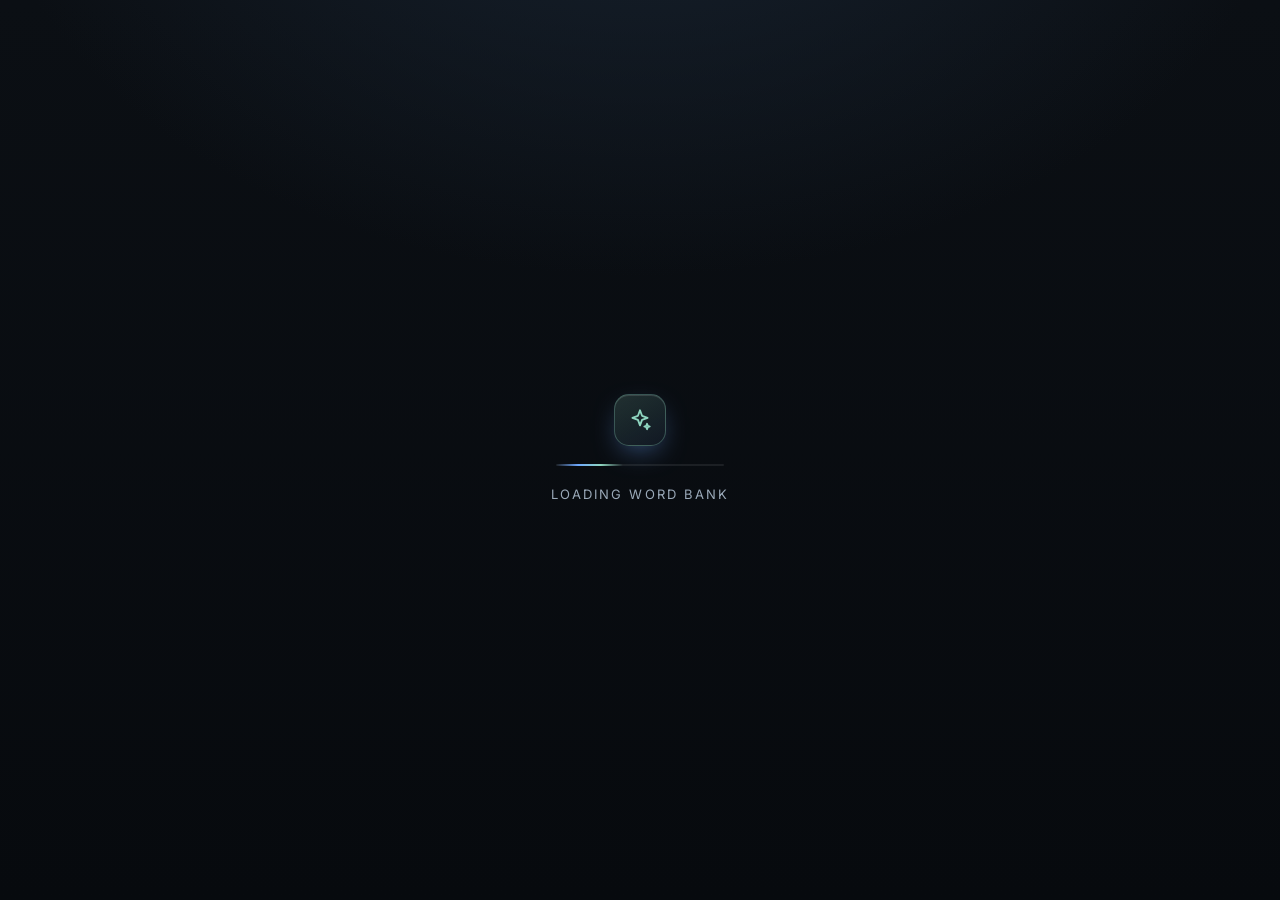
==== commit 46eacbea: "更新了后端和登录系统" ====
--- a/index.html
+++ b/index.html
@@ -74,6 +74,12 @@
     100% { transform: translateX(280%); }
   }
 </style>
+
+<!-- 腾讯云 CloudBase SDK（国内节点，无需代理/打包器）
+     · UMD 全量包，执行后把 SDK 挂到 window.cloudbase
+     · 加 defer：不阻塞首屏渲染；且 defer 脚本按文档顺序先于下方的 module 执行
+     · 取用与就绪等待见 src/core/cloudbaseClient.js -->
+<script defer src="https://static.cloudbase.net/cloudbase-js-sdk/latest/cloudbase.full.js"></script>
 </head>
 <body>
   <div id="app"></div>
--- a/src/styles/components.css
+++ b/src/styles/components.css
@@ -420,13 +420,16 @@
 .field__icon { width: 15px; height: 15px; color: var(--c-text-faint); flex: none; }
 
 .field input[type="search"],
-.field input[type="text"] {
+.field input[type="text"],
+.field input[type="email"],
+.field input[type="password"] {
   background: none;
   border: none;
   outline: none;
   width: 100%;
   min-width: 160px;
   font-size: 13.5px;
+  font-family: inherit;
 }
 .field input::placeholder { color: var(--c-text-faint); }
 
@@ -1432,9 +1435,14 @@
    与旧 .flip 并存：.flip 保留给旧引用，新代码统一用 .wordcard。
    命名前缀 wordcard__ 便于后续单独替换该组件而不影响其他样式。
    ========================================================================== */
+/* 卡片尺寸铁律：只给 min-height，**不写死 height**。
+ *   - min-height: 336px 让所有卡片视觉等高（网格内整齐）；
+ *   - 但高度可被内容自然撑高：标签换行时卡片会长高，绝不压缩单词。
+ *   正面内部用 flex 纵向布局自适应分配空间（见 .wordcard__face / __badges /
+ *   __wordwrap / __foot），因此内容多少都不会撑破或重叠。 */
 .wordcard {
   position: relative;
-  height: 336px;
+  min-height: 336px;
   perspective: 1500px;
   cursor: pointer;
   animation: card-in 0.5s var(--ease-out) both;
@@ -1504,36 +1512,35 @@
 .wordcard__corner--tl { top: 9px; left: 9px; border-right: none; border-bottom: none; border-radius: var(--radius-sm) 0 0 0; }
 .wordcard__corner--br { bottom: 9px; right: 9px; border-left: none; border-top: none; border-radius: 0 0 var(--radius-sm) 0; }
 
-/* ---- 配图区 ---- */
+/* ---- 配图占位区（图片功能已移除，统一为「暂无配图」占位块）----
+ *
+ * 布局铁律：
+ *   1. 固定宽高比 16/9 + max-height，任何列宽下形状一致；
+ *   2. overflow: hidden，占位块绝不撑破卡片；
+ *   3. 灰色背景 + 居中「暂无配图」，所有卡片高度分毫不差；
+ *   4. flex: 0 1 auto + min-height: 0 —— 允许在内容（长标签换行）较多时
+ *      自动收缩，把空间让给单词区，绝不与「领域标签」重叠。
+ */
 .wordcard__figure {
   position: relative;
   width: 100%;
-  height: 96px;
-  flex: none;
+  aspect-ratio: 16 / 9;      /* 固定宽高比（铁律） */
+  max-height: 118px;         /* 固定最大高度（铁律） */
+  flex: 0 1 auto;            /* 可收缩：内容多时让位给单词区 */
+  min-height: 0;
   margin-bottom: 10px;
   border-radius: var(--radius-sm);
-  overflow: hidden;
-  background: linear-gradient(150deg, rgba(var(--c-primary-rgb), 0.10), rgba(var(--c-accent-rgb), 0.05));
+  overflow: hidden;          /* 铁律：绝不撑破卡片 */
+  background: rgba(128, 132, 148, 0.10);   /* 灰色占位背景 */
   border: 1px solid var(--c-border);
   display: grid;
   place-items: center;
 }
 
-.wordcard__figure--back { height: 116px; margin-bottom: 12px; }
-
-.wordcard__img {
-  width: 100%;
-  height: 100%;
-  object-fit: cover;
-  display: block;
-  transition: transform 0.5s var(--ease-out), filter 0.3s var(--ease-out);
-  filter: saturate(0.92) contrast(1.02);
-}
-
-.wordcard:hover .wordcard__img { transform: scale(1.045); filter: saturate(1) contrast(1.05); }
-
-.wordcard__figure.is-placeholder { border-style: dashed; }
-
+/* 背面占位区：同样遵守 16/9 + max-height，只把上限调高一点以适配背面信息密度。 */
+.wordcard__figure--back { aspect-ratio: 16 / 9; max-height: 132px; margin-bottom: 12px; }
+
+/* 占位块：铺满整个 .wordcard__figure，内容居中显示「暂无配图」。 */
 .wordcard__ph-figure {
   display: flex;
   flex-direction: column;
@@ -1542,20 +1549,36 @@
   gap: 6px;
   width: 100%;
   height: 100%;
+  overflow: hidden;
   color: var(--c-text-faint);
   font-size: 10.5px;
   letter-spacing: 0.06em;
 }
 .wordcard__ph-figure svg { width: 22px; height: 22px; opacity: 0.5; }
 
-/* ---- 徽标区 ---- */
+/* ---- 徽标区 ----
+ * 铁律：徽标行不参与 flex 伸缩（flex: none），永远完整显示、允许换行；
+ *       长标签不会盖住下方单词（下方单词区独立占据剩余空间）。
+ */
 .wordcard__badges {
   display: flex;
   flex-wrap: wrap;
   gap: 5px;
   margin-bottom: 10px;
+  flex: none;
   position: relative;
   z-index: 1;
+  min-height: 0;
+}
+
+/* 领域标签（可能较长，例如「王者荣耀 领域 · 官方译名」）：
+ *   在卡片徽标行内允许换行（不再强制 nowrap），过长时可占两行，
+ *   但绝不横向溢出、也绝不盖住下方单词。 */
+.wordcard__badges .chip--domain {
+  white-space: normal;      /* 允许换行，避免长标签横向溢出 */
+  max-width: 100%;
+  line-height: 1.35;
+  text-align: left;
 }
 
 .chip--domain-exact {
@@ -1577,10 +1600,16 @@
   background: rgba(255, 196, 92, 0.08);
 }
 
-/* ---- 单词区 ---- */
+/* ---- 单词区 ----
+ * 铁律（修复「领域标签盖住单词」）：
+ *   - flex: 1 1 auto + min-height: 0：占据徽标行与底部之间的剩余空间；
+ *   - overflow: hidden：即使空间不足也只在自身范围内裁切，
+ *     绝不向上溢出与徽标行（领域标签）重叠；
+ *   - 内容垂直居中、留出 gap，单词与标签永远各自成行。 */
 .wordcard__wordwrap {
-  flex: 1;
+  flex: 1 1 auto;
   min-height: 0;
+  overflow: hidden;
   display: flex;
   flex-direction: column;
   justify-content: center;
@@ -1609,6 +1638,9 @@
   line-height: 1.12;
   color: var(--c-text);
   word-break: break-word;
+  /* ⚠️ 铁律（任务一）：单词**绝不参与压缩**。
+   *   标签换行时由卡片自然长高来让位，而不是把单词挤扁（曾出现 chamber → cnamber）。 */
+  flex-shrink: 0;
 }
 
 .wordcard__phonetic { font-size: 12.5px; color: var(--c-text-faint); letter-spacing: 0.03em; }
@@ -1629,6 +1661,7 @@
   margin-top: 10px;
   padding-top: 10px;
   border-top: 1px solid var(--c-border);
+  flex: none;               /* 底部固定，不参与伸缩 */
   position: relative;
   z-index: 1;
 }
@@ -1748,10 +1781,11 @@
 }
 
 /* ---- 紧凑模式（收藏夹 / 做题结果页） ---- */
-.wordcard--compact { height: 300px; }
+.wordcard--compact { min-height: 300px; }
 .wordcard--compact .wordcard__word { font-size: 23px; }
-.wordcard--compact .wordcard__figure { height: 82px; }
-.wordcard--compact .wordcard__figure--back { height: 100px; }
+/* 紧凑模式只收紧高度上限，仍然保留 16/9 固定比例，布局规则不变 */
+.wordcard--compact .wordcard__figure { max-height: 86px; }
+.wordcard--compact .wordcard__figure--back { max-height: 104px; }
 
 /* ==========================================================================
    18. 顶部导航标签（收藏夹入口 / 卡片库）
@@ -1934,22 +1968,23 @@
 .fav-stats { display: flex; gap: 8px; flex-wrap: wrap; }
 
 /* ==========================================================================
-   21. 卡片详情页的配图编辑
-   ========================================================================== */
+   21. 卡片详情页的配图占位区（图片功能已移除）
+   ========================================================================== */
+/* 详情页占位区同样遵守「固定宽高比 16/9 + overflow: hidden」铁律：
+   占位块绝不撑破卡片，高度恒定，下方内容不会跳动。 */
 .detail__figure {
-  position: relative; width: 100%; height: 210px; border-radius: var(--radius-sm);
+  position: relative; width: 100%;
+  aspect-ratio: 16 / 9; max-height: 240px;
+  border-radius: var(--radius-sm);
   overflow: hidden; border: 1px solid var(--c-border);
-  background: linear-gradient(150deg, rgba(var(--c-primary-rgb), 0.10), rgba(var(--c-accent-rgb), 0.05));
+  background: rgba(128, 132, 148, 0.10);   /* 灰色占位背景 */
   display: grid; place-items: center; margin-bottom: 18px;
 }
-.detail__figure img { width: 100%; height: 100%; object-fit: cover; display: block; }
-
-.detail__figure-empty { display: flex; flex-direction: column; align-items: center; gap: 8px;
+
+/* 占位块铺满整个 .detail__figure */
+.detail__figure-empty { display: flex; flex-direction: column; align-items: center; justify-content: center;
+  gap: 8px; width: 100%; height: 100%; overflow: hidden;
   color: var(--c-text-faint); font-size: 12px; }
-
-.image-editor { display: flex; flex-direction: column; gap: 8px; }
-.image-editor__row { display: flex; gap: 8px; align-items: center; flex-wrap: wrap; }
-.image-editor__row .input { flex: 1; min-width: 200px; }
 
 /* ==========================================================================
    22. 功能一：我的库 / 兴趣领域选择面板（domainPicker）
@@ -2148,3 +2183,37 @@
 .check-line__text { display: flex; flex-direction: column; gap: 3px; }
 .check-line__title { font-size: 13px; color: var(--c-text); }
 .check-line__hint { font-size: 11.5px; color: var(--c-text-faint); }
+
+/* ==========================================================================
+   19. 顶栏用户状态（匿名登录 → 「游客」；认证不可用 → 「离线」）
+   ========================================================================== */
+.topbar__user {
+  display: inline-flex;
+  align-items: center;
+  gap: 6px;
+  padding: 5px 11px;
+  border-radius: var(--radius-pill);
+  border: 1px solid var(--c-border);
+  background: var(--c-surface);
+  color: var(--c-text-soft);
+  font-size: 12px;
+  line-height: 1;
+  white-space: nowrap;
+  max-width: 200px;
+  user-select: none;
+}
+
+.topbar__user-mail {
+  overflow: hidden;
+  text-overflow: ellipsis;
+  white-space: nowrap;
+}
+
+/* 离线态：用警示色把「云服务没连上」显性化，
+ * 因为此时应用仍可正常使用（数据全在本地），不能让它静默通过。 */
+.topbar__user--offline {
+  color: #ffb4b4;
+  border-color: rgba(var(--c-danger-rgb), 0.42);
+  background: rgba(var(--c-danger-rgb), 0.1);
+}
+
--- a/src/styles/responsive.css
+++ b/src/styles/responsive.css
@@ -61,6 +61,9 @@
 
   /* 手机上统计信息折叠为一行小字 */
   .topbar__stats { order: 3; width: 100%; justify-content: space-between; padding-top: 2px; }
+
+  /* 顶栏用户区（游客 / 离线）：保留文字，它是状态信号，不能在小屏被藏掉 */
+  .topbar__user { padding: 4px 9px; max-width: none; }
 
   .hero__title { font-size: 24px; }
   .hero__desc { font-size: 13px; }
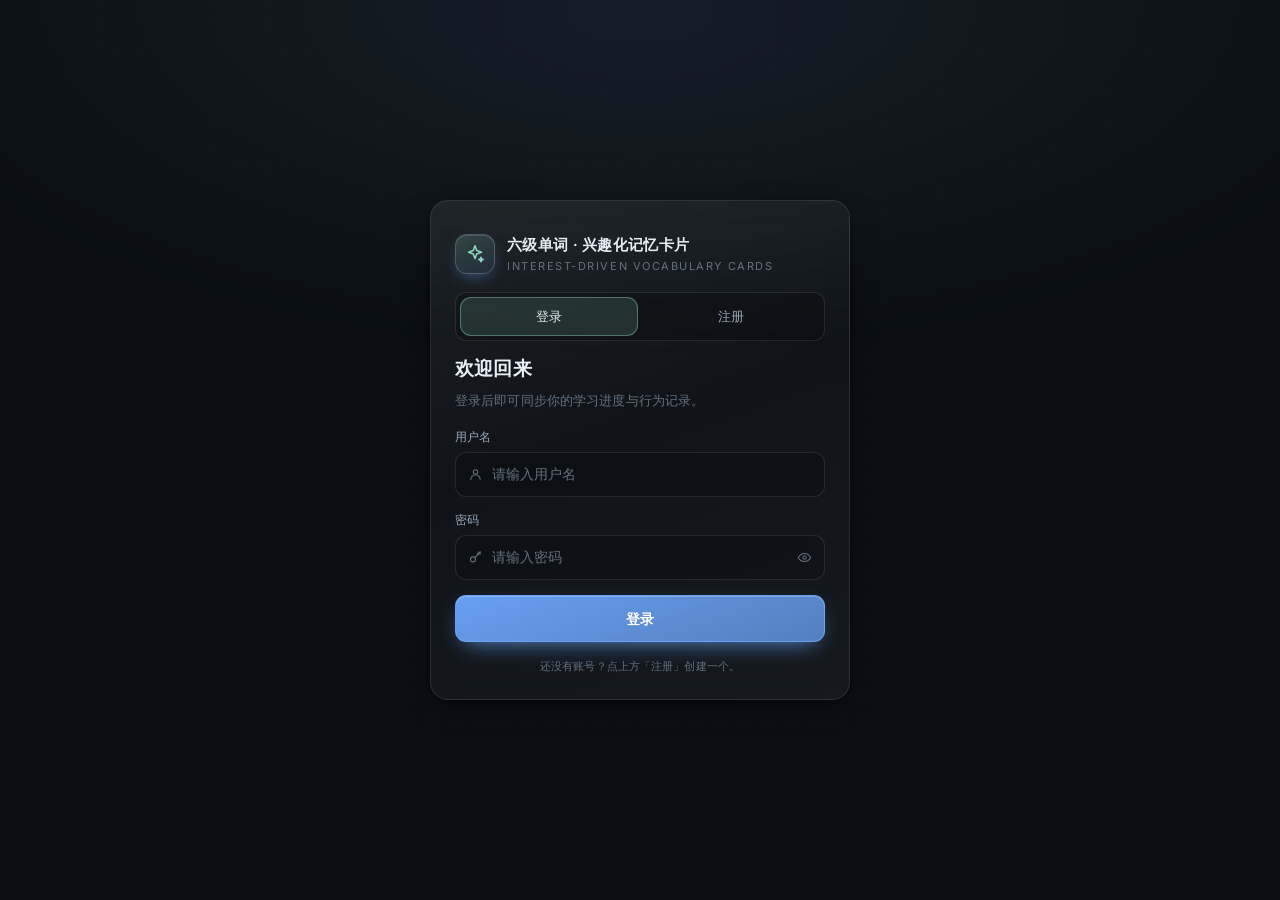
==== commit 92902369: "关于登录系统的更新 第二次尝试" ====
--- a/index.html
+++ b/index.html
@@ -75,11 +75,9 @@
   }
 </style>
 
-<!-- 腾讯云 CloudBase SDK（国内节点，无需代理/打包器）
-     · UMD 全量包，执行后把 SDK 挂到 window.cloudbase
-     · 加 defer：不阻塞首屏渲染；且 defer 脚本按文档顺序先于下方的 module 执行
-     · 取用与就绪等待见 src/core/cloudbaseClient.js -->
-<script defer src="https://static.cloudbase.net/cloudbase-js-sdk/latest/cloudbase.full.js"></script>
+<!-- 后端：自建 Cloudflare Worker + D1（https://api.stellar-dreamin.site）
+     无需引入任何第三方 SDK —— 注册 / 登录 / 上报全部走原生 fetch，
+     见 src/core/authService.js -->
 </head>
 <body>
   <div id="app"></div>
--- a/src/styles/components.css
+++ b/src/styles/components.css
@@ -2185,35 +2185,146 @@
 .check-line__hint { font-size: 11.5px; color: var(--c-text-faint); }
 
 /* ==========================================================================
-   19. 顶栏用户状态（匿名登录 → 「游客」；认证不可用 → 「离线」）
-   ========================================================================== */
+   19. 登录 / 注册页 + 顶栏当前用户（自建后端：Cloudflare Worker + D1）
+   ========================================================================== */
+
+/* ---- 19.1 登录页骨架 ---- */
+.auth {
+  min-height: 100vh;
+  display: grid;
+  place-items: center;
+  padding: var(--sp-5) var(--sp-4);
+}
+
+.auth__card {
+  width: 100%;
+  max-width: 420px;
+  display: flex;
+  flex-direction: column;
+  gap: var(--sp-4);
+  padding: var(--sp-6) var(--sp-5) var(--sp-5);
+  border-radius: var(--radius);
+  border: 1px solid var(--c-border);
+  background: var(--c-card-gradient);
+  backdrop-filter: blur(14px);
+  -webkit-backdrop-filter: blur(14px);
+  box-shadow: var(--shadow-card);
+  animation: card-in 0.5s var(--ease-out) both;
+}
+
+.auth__brand { display: flex; align-items: center; gap: 12px; }
+.auth__brand .brand__title { font-size: 15px; }
+
+/* ---- 19.2 登录 / 注册双标签 ---- */
+.auth__tabs {
+  display: grid;
+  grid-template-columns: 1fr 1fr;
+  gap: 4px;
+  padding: 4px;
+  border-radius: var(--radius-sm);
+  border: 1px solid var(--c-border);
+  background: rgba(0, 0, 0, 0.22);
+}
+
+.auth-tab {
+  padding: 8px 12px;
+  border: 1px solid transparent;
+  border-radius: var(--radius-sm);
+  background: transparent;
+  color: var(--c-text-soft);
+  font-size: 13px;
+  font-weight: 500;
+  font-family: inherit;
+  cursor: pointer;
+  transition: all 0.22s var(--ease-out);
+}
+.auth-tab:hover { color: var(--c-text); }
+.auth-tab.is-active {
+  color: var(--c-text);
+  background: rgba(var(--c-accent-rgb), 0.16);
+  border-color: rgba(var(--c-accent-rgb), 0.42);
+}
+
+/* ---- 19.3 表单 ---- */
+.auth__heading { font-size: 19px; font-weight: 600; color: var(--c-text); }
+.auth__sub { margin-top: -6px; font-size: 12.5px; color: var(--c-text-faint); line-height: 1.6; }
+
+.auth__form { display: flex; flex-direction: column; gap: 13px; }
+.auth__fieldset { display: flex; flex-direction: column; gap: 6px; }
+.auth__label { font-size: 12px; color: var(--c-text-soft); letter-spacing: 0.02em; }
+
+/* 输入行撑满卡片宽度（.field 默认是 inline-flex，会按内容收缩）
+ * 选择器写成 .auth__field.field 是为了和 `.field input[type="text"]`
+ * 同权重 —— 同权重下后出现的规则胜出，否则 min-width: 160px 会盖掉这里的 0。 */
+.auth__field.field { display: flex; width: 100%; padding: 9px 12px; }
+.auth__field.field input {
+  min-width: 0;
+  flex: 1;
+  color: var(--c-text);
+}
+
+.auth__eye {
+  background: none;
+  border: none;
+  padding: 0;
+  margin-left: 2px;
+  cursor: pointer;
+  color: var(--c-text-faint);
+  display: inline-flex;
+  align-items: center;
+  flex: none;
+  transition: color 0.2s var(--ease-out);
+}
+.auth__eye:hover { color: var(--c-text); }
+
+.auth__submit { width: 100%; margin-top: 2px; padding: 11px 16px; font-size: 14px; }
+
+/* ---- 19.4 提示区 ---- */
+.auth__msg {
+  min-height: 0;
+  font-size: 12.5px;
+  line-height: 1.6;
+  border-radius: var(--radius-sm);
+  transition: all 0.2s var(--ease-out);
+}
+.auth__msg:empty { display: none; }
+.auth__msg--err {
+  padding: 9px 11px;
+  color: #ffb4b4;
+  border: 1px solid rgba(var(--c-danger-rgb), 0.36);
+  background: rgba(var(--c-danger-rgb), 0.1);
+}
+.auth__msg--ok {
+  padding: 9px 11px;
+  color: #8fe0be;
+  border: 1px solid rgba(var(--c-success-rgb), 0.34);
+  background: rgba(var(--c-success-rgb), 0.09);
+}
+
+.auth__foot { font-size: 11px; color: var(--c-text-faint); line-height: 1.6; text-align: center; }
+
+/* ---- 19.5 顶栏当前用户（当前用户：{userId} + 退出登录） ---- */
 .topbar__user {
   display: inline-flex;
   align-items: center;
   gap: 6px;
-  padding: 5px 11px;
-  border-radius: var(--radius-pill);
+  padding: 3px 4px 3px 11px;
+  border-radius: var(--radius-sm);
   border: 1px solid var(--c-border);
   background: var(--c-surface);
   color: var(--c-text-soft);
   font-size: 12px;
   line-height: 1;
-  white-space: nowrap;
-  max-width: 200px;
+  max-width: 240px;
   user-select: none;
 }
 
-.topbar__user-mail {
+.topbar__user-name {
   overflow: hidden;
   text-overflow: ellipsis;
   white-space: nowrap;
 }
 
-/* 离线态：用警示色把「云服务没连上」显性化，
- * 因为此时应用仍可正常使用（数据全在本地），不能让它静默通过。 */
-.topbar__user--offline {
-  color: #ffb4b4;
-  border-color: rgba(var(--c-danger-rgb), 0.42);
-  background: rgba(var(--c-danger-rgb), 0.1);
-}
-
+.topbar__user-out { flex: none; }
+.topbar__user-out:hover { color: #ffb4b4; }
+
--- a/src/styles/responsive.css
+++ b/src/styles/responsive.css
@@ -62,8 +62,12 @@
   /* 手机上统计信息折叠为一行小字 */
   .topbar__stats { order: 3; width: 100%; justify-content: space-between; padding-top: 2px; }
 
-  /* 顶栏用户区（游客 / 离线）：保留文字，它是状态信号，不能在小屏被藏掉 */
-  .topbar__user { padding: 4px 9px; max-width: none; }
+  /* 顶栏用户区：小屏压缩宽度，用户名自动省略号截断，退出按钮始终可见 */
+  .topbar__user { padding: 3px 3px 3px 9px; max-width: 150px; }
+
+  /* 登录卡片在小屏收紧内边距 */
+  .auth { padding: var(--sp-4) var(--sp-3); }
+  .auth__card { padding: var(--sp-5) var(--sp-4); }
 
   .hero__title { font-size: 24px; }
   .hero__desc { font-size: 13px; }
